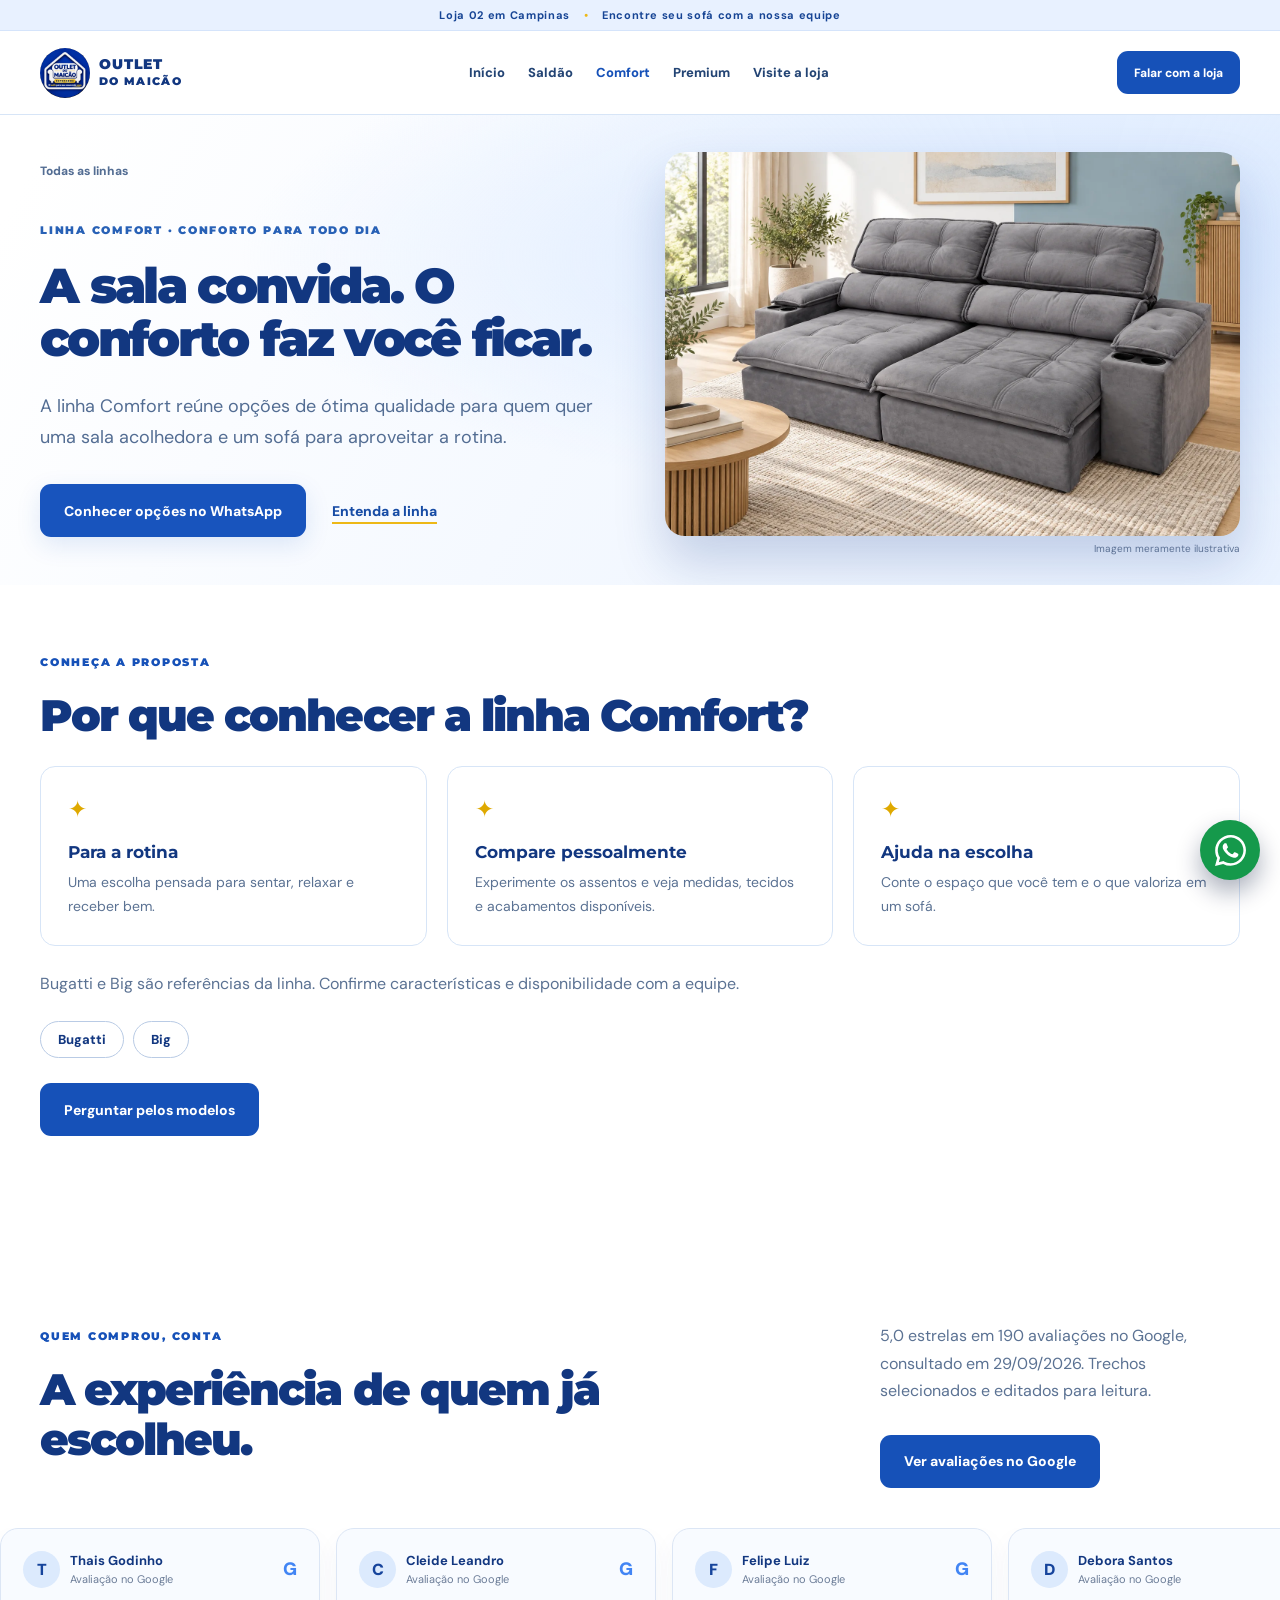
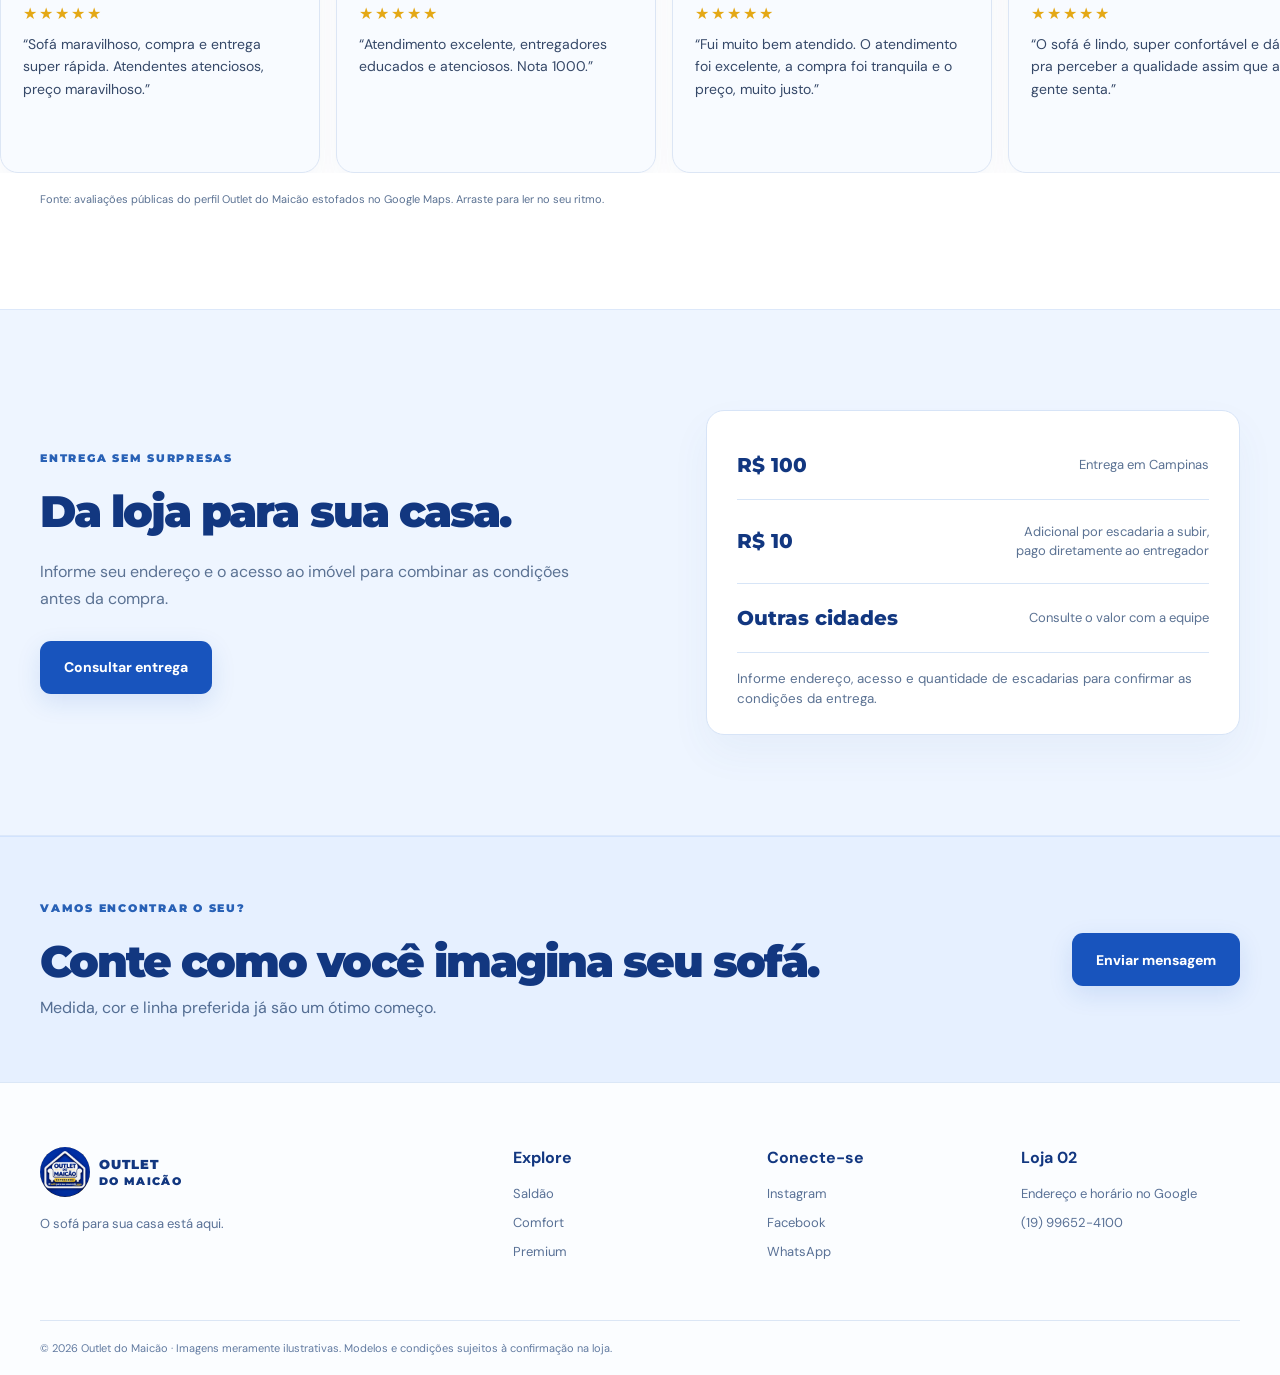
==== comfort.html @ be74faea "Atualiza landing page com sofás, avaliações e mapa" ====
<!doctype html><html lang="pt-BR"><head><meta charset="utf-8"><meta name="viewport" content="width=device-width,initial-scale=1"><meta name="theme-color" content="#102c6b"><meta name="description" content="Conheça a linha Comfort do Outlet do Maicão em Campinas. Veja a proposta, visite a Loja 02 e consulte as opções disponíveis pelo WhatsApp."><title>Linha Comfort | Outlet do Maicão</title><link rel="icon" href="assets/logo-nova.jpg"><link rel="stylesheet" href="styles.css"><meta property="og:type" content="website"><meta property="og:title" content="Linha Comfort | Outlet do Maicão"><meta property="og:description" content="Conheça a linha Comfort do Outlet do Maicão em Campinas. Veja a proposta, visite a Loja 02 e consulte as opções disponíveis pelo WhatsApp."><meta property="og:image" content="https://outlet-do-maicao-2.vercel.app/assets/logo-nova.jpg"></head><body><div class="announcement">Loja 02 em Campinas <span>•</span> Encontre seu sofá com a nossa equipe</div><header class="site-header"><div class="container header-inner"><a class="brand" href="index.html" aria-label="Outlet do Maicão, início"><img src="assets/logo-nova.jpg" alt="" width="50" height="50"><span>OUTLET <small>DO MAICÃO</small></span></a><nav aria-label="Navegação principal"><a class="" href="index.html">Início</a><a class="" href="saldao.html">Saldão</a><a class="active" href="comfort.html">Comfort</a><a class="" href="premium.html">Premium</a><a class="" href="index.html#visite">Visite a loja</a></nav><a class="button header-button" href="https://wa.me/5519996524100?text=Ol%C3%A1%21%20Vim%20pelo%20site%20e%20quero%20ajuda%20para%20escolher%20um%20sof%C3%A1." target="_blank" rel="noopener">Falar com a loja </a></div></header><main><section class="hero line-hero line-hero-compact comfort"><div class="container hero-grid"><div class="hero-copy"><a class="back-link" href="index.html#linhas">Todas as linhas</a><span class="eyebrow light">LINHA COMFORT · CONFORTO PARA TODO DIA</span><h1>A sala convida. O conforto faz você ficar.</h1><p>A linha Comfort reúne opções de ótima qualidade para quem quer uma sala acolhedora e um sofá para aproveitar a rotina.</p><div class="actions"><a class="button white" href="https://wa.me/5519996524100?text=Ol%C3%A1%21%20Vim%20pela%20p%C3%A1gina%20Comfort%20e%20quero%20conhecer%20as%20op%C3%A7%C3%B5es%20dispon%C3%ADveis.%20Procuro%20tamanho%20e%20cor%3A%20" target="_blank" rel="noopener">Conhecer opções no WhatsApp </a><a class="text-link light-link" href="#sobre">Entenda a linha</a></div></div><div class="hero-art photo-art"><img src="assets/linha-comfort.webp" alt="Sofá da linha Comfort reimaginado em uma sala clara" width="1536" height="1024"><span class="illustrative">Imagem meramente ilustrativa</span></div></div></section><section class="section line-about compact-about" id="sobre"><div class="container"><span class="eyebrow">CONHEÇA A PROPOSTA</span><h2>Por que conhecer a linha Comfort?</h2><div class="feature-grid"><div><span>✦</span><h3>Para a rotina</h3><p>Uma escolha pensada para sentar, relaxar e receber bem.</p></div><div><span>✦</span><h3>Compare pessoalmente</h3><p>Experimente os assentos e veja medidas, tecidos e acabamentos disponíveis.</p></div><div><span>✦</span><h3>Ajuda na escolha</h3><p>Conte o espaço que você tem e o que valoriza em um sofá.</p></div></div><p>Bugatti e Big são referências da linha. Confirme características e disponibilidade com a equipe.</p><div class="model-tags"><span>Bugatti</span><span>Big</span></div><a class="button primary" href="https://wa.me/5519996524100?text=Ol%C3%A1%21%20Quero%20saber%20quais%20modelos%20da%20linha%20Comfort%20est%C3%A3o%20dispon%C3%ADveis%20agora." target="_blank" rel="noopener">Perguntar pelos modelos </a></div></section><section class="section reviews" id="avaliacoes"><div class="container"><div class="section-head reviews-head"><div><span class="eyebrow">QUEM COMPROU, CONTA</span><h2>A experiência de quem já escolheu.</h2></div><div><p>5,0 estrelas em 190 avaliações no Google, consultado em 29/09/2026. Trechos selecionados e editados para leitura.</p><a class="button primary" href="https://www.google.com/maps/place/Outlet+do+Maic%C3%A3o+estofados/@-22.9201181,-47.1138179,17z/data=!4m8!3m7!1s0x94c8c93dcca0d9c9:0x56b6540f0e5c46d!8m2!3d-22.9201181!4d-47.111243!9m1!1b1!16s%2Fg%2F11yhg1jf9j" target="_blank" rel="noopener">Ver avaliações no Google </a></div></div></div><div class="review-viewport" aria-label="Depoimentos de clientes"><div class="review-track"><div class="review-set"><article class="review-card"><div class="review-card-top"><span class="review-avatar" aria-hidden="true">T</span><div><strong>Thais Godinho</strong><small>Avaliação no Google</small></div><span class="review-google" aria-label="Google">G</span></div><div class="review-stars" aria-label="5 estrelas">★★★★★</div><p>“Sofá maravilhoso, compra e entrega super rápida. Atendentes atenciosos, preço maravilhoso.”</p></article><article class="review-card"><div class="review-card-top"><span class="review-avatar" aria-hidden="true">C</span><div><strong>Cleide Leandro</strong><small>Avaliação no Google</small></div><span class="review-google" aria-label="Google">G</span></div><div class="review-stars" aria-label="5 estrelas">★★★★★</div><p>“Atendimento excelente, entregadores educados e atenciosos. Nota 1000.”</p></article><article class="review-card"><div class="review-card-top"><span class="review-avatar" aria-hidden="true">F</span><div><strong>Felipe Luiz</strong><small>Avaliação no Google</small></div><span class="review-google" aria-label="Google">G</span></div><div class="review-stars" aria-label="5 estrelas">★★★★★</div><p>“Fui muito bem atendido. O atendimento foi excelente, a compra foi tranquila e o preço, muito justo.”</p></article><article class="review-card"><div class="review-card-top"><span class="review-avatar" aria-hidden="true">D</span><div><strong>Debora Santos</strong><small>Avaliação no Google</small></div><span class="review-google" aria-label="Google">G</span></div><div class="review-stars" aria-label="5 estrelas">★★★★★</div><p>“O sofá é lindo, super confortável e dá pra perceber a qualidade assim que a gente senta.”</p></article><article class="review-card"><div class="review-card-top"><span class="review-avatar" aria-hidden="true">E</span><div><strong>Edwin Medeiros</strong><small>Avaliação no Google</small></div><span class="review-google" aria-label="Google">G</span></div><div class="review-stars" aria-label="5 estrelas">★★★★★</div><p>“Fui bem atendido com minha família, com preços acessíveis. Super recomendo.”</p></article><article class="review-card"><div class="review-card-top"><span class="review-avatar" aria-hidden="true">I</span><div><strong>Isabel Marques</strong><small>Avaliação no Google</small></div><span class="review-google" aria-label="Google">G</span></div><div class="review-stars" aria-label="5 estrelas">★★★★★</div><p>“Eu amei a experiência em comprar o meu sofá aqui. Entrega super rápida, consegui tirar todas as minhas dúvidas.”</p></article><article class="review-card"><div class="review-card-top"><span class="review-avatar" aria-hidden="true">A</span><div><strong>Ariadinys Pimentel</strong><small>Avaliação no Google</small></div><span class="review-google" aria-label="Google">G</span></div><div class="review-stars" aria-label="5 estrelas">★★★★★</div><p>“Ótima loja, equipe super atenciosa. Precisava da entrega no mesmo dia e ele conseguiu alguém para entregar e montar.”</p></article><article class="review-card"><div class="review-card-top"><span class="review-avatar" aria-hidden="true">M</span><div><strong>Murillo Ferreira</strong><small>Avaliação no Google</small></div><span class="review-google" aria-label="Google">G</span></div><div class="review-stars" aria-label="5 estrelas">★★★★★</div><p>“Ótimo atendimento, entrega rápida. Estão de parabéns.”</p></article><article class="review-card"><div class="review-card-top"><span class="review-avatar" aria-hidden="true">D</span><div><strong>Deny Almeida</strong><small>Avaliação no Google</small></div><span class="review-google" aria-label="Google">G</span></div><div class="review-stars" aria-label="5 estrelas">★★★★★</div><p>“Produto de primeira, atendimento excelente. Satisfação total.”</p></article><article class="review-card"><div class="review-card-top"><span class="review-avatar" aria-hidden="true">K</span><div><strong>Karen Katiúscia</strong><small>Avaliação no Google</small></div><span class="review-google" aria-label="Google">G</span></div><div class="review-stars" aria-label="5 estrelas">★★★★★</div><p>“O melhor atendimento da cidade, e excelente qualidade!”</p></article><article class="review-card"><div class="review-card-top"><span class="review-avatar" aria-hidden="true">M</span><div><strong>Michael Oliveira</strong><small>Avaliação no Google</small></div><span class="review-google" aria-label="Google">G</span></div><div class="review-stars" aria-label="5 estrelas">★★★★★</div><p>“Simplesmente fantástico o atendimento e preços.”</p></article><article class="review-card"><div class="review-card-top"><span class="review-avatar" aria-hidden="true">B</span><div><strong>Brenda Vithienes Molina Fornazari</strong><small>Avaliação no Google</small></div><span class="review-google" aria-label="Google">G</span></div><div class="review-stars" aria-label="5 estrelas">★★★★★</div><p>“Sofá de muita qualidade, atendimento ótimo e extremamente paciente. Recomendo!”</p></article></div><div class="review-set" aria-hidden="true"><article class="review-card"><div class="review-card-top"><span class="review-avatar" aria-hidden="true">T</span><div><strong>Thais Godinho</strong><small>Avaliação no Google</small></div><span class="review-google" aria-label="Google">G</span></div><div class="review-stars" aria-label="5 estrelas">★★★★★</div><p>“Sofá maravilhoso, compra e entrega super rápida. Atendentes atenciosos, preço maravilhoso.”</p></article><article class="review-card"><div class="review-card-top"><span class="review-avatar" aria-hidden="true">C</span><div><strong>Cleide Leandro</strong><small>Avaliação no Google</small></div><span class="review-google" aria-label="Google">G</span></div><div class="review-stars" aria-label="5 estrelas">★★★★★</div><p>“Atendimento excelente, entregadores educados e atenciosos. Nota 1000.”</p></article><article class="review-card"><div class="review-card-top"><span class="review-avatar" aria-hidden="true">F</span><div><strong>Felipe Luiz</strong><small>Avaliação no Google</small></div><span class="review-google" aria-label="Google">G</span></div><div class="review-stars" aria-label="5 estrelas">★★★★★</div><p>“Fui muito bem atendido. O atendimento foi excelente, a compra foi tranquila e o preço, muito justo.”</p></article><article class="review-card"><div class="review-card-top"><span class="review-avatar" aria-hidden="true">D</span><div><strong>Debora Santos</strong><small>Avaliação no Google</small></div><span class="review-google" aria-label="Google">G</span></div><div class="review-stars" aria-label="5 estrelas">★★★★★</div><p>“O sofá é lindo, super confortável e dá pra perceber a qualidade assim que a gente senta.”</p></article><article class="review-card"><div class="review-card-top"><span class="review-avatar" aria-hidden="true">E</span><div><strong>Edwin Medeiros</strong><small>Avaliação no Google</small></div><span class="review-google" aria-label="Google">G</span></div><div class="review-stars" aria-label="5 estrelas">★★★★★</div><p>“Fui bem atendido com minha família, com preços acessíveis. Super recomendo.”</p></article><article class="review-card"><div class="review-card-top"><span class="review-avatar" aria-hidden="true">I</span><div><strong>Isabel Marques</strong><small>Avaliação no Google</small></div><span class="review-google" aria-label="Google">G</span></div><div class="review-stars" aria-label="5 estrelas">★★★★★</div><p>“Eu amei a experiência em comprar o meu sofá aqui. Entrega super rápida, consegui tirar todas as minhas dúvidas.”</p></article><article class="review-card"><div class="review-card-top"><span class="review-avatar" aria-hidden="true">A</span><div><strong>Ariadinys Pimentel</strong><small>Avaliação no Google</small></div><span class="review-google" aria-label="Google">G</span></div><div class="review-stars" aria-label="5 estrelas">★★★★★</div><p>“Ótima loja, equipe super atenciosa. Precisava da entrega no mesmo dia e ele conseguiu alguém para entregar e montar.”</p></article><article class="review-card"><div class="review-card-top"><span class="review-avatar" aria-hidden="true">M</span><div><strong>Murillo Ferreira</strong><small>Avaliação no Google</small></div><span class="review-google" aria-label="Google">G</span></div><div class="review-stars" aria-label="5 estrelas">★★★★★</div><p>“Ótimo atendimento, entrega rápida. Estão de parabéns.”</p></article><article class="review-card"><div class="review-card-top"><span class="review-avatar" aria-hidden="true">D</span><div><strong>Deny Almeida</strong><small>Avaliação no Google</small></div><span class="review-google" aria-label="Google">G</span></div><div class="review-stars" aria-label="5 estrelas">★★★★★</div><p>“Produto de primeira, atendimento excelente. Satisfação total.”</p></article><article class="review-card"><div class="review-card-top"><span class="review-avatar" aria-hidden="true">K</span><div><strong>Karen Katiúscia</strong><small>Avaliação no Google</small></div><span class="review-google" aria-label="Google">G</span></div><div class="review-stars" aria-label="5 estrelas">★★★★★</div><p>“O melhor atendimento da cidade, e excelente qualidade!”</p></article><article class="review-card"><div class="review-card-top"><span class="review-avatar" aria-hidden="true">M</span><div><strong>Michael Oliveira</strong><small>Avaliação no Google</small></div><span class="review-google" aria-label="Google">G</span></div><div class="review-stars" aria-label="5 estrelas">★★★★★</div><p>“Simplesmente fantástico o atendimento e preços.”</p></article><article class="review-card"><div class="review-card-top"><span class="review-avatar" aria-hidden="true">B</span><div><strong>Brenda Vithienes Molina Fornazari</strong><small>Avaliação no Google</small></div><span class="review-google" aria-label="Google">G</span></div><div class="review-stars" aria-label="5 estrelas">★★★★★</div><p>“Sofá de muita qualidade, atendimento ótimo e extremamente paciente. Recomendo!”</p></article></div></div></div><div class="container"><p class="review-source">Fonte: avaliações públicas do perfil Outlet do Maicão estofados no Google Maps. Arraste para ler no seu ritmo.</p></div></section><section class="section delivery" id="entrega"><div class="container delivery-grid"><div><span class="eyebrow light">ENTREGA SEM SURPRESAS</span><h2>Da loja para sua casa.</h2><p>Informe seu endereço e o acesso ao imóvel para combinar as condições antes da compra.</p><a class="button white" href="https://wa.me/5519996524100?text=Ol%C3%A1%21%20Quero%20consultar%20a%20entrega%20de%20um%20sof%C3%A1.%20Meu%20bairro%20%C3%A9%3A%20" target="_blank" rel="noopener">Consultar entrega </a></div><div class="delivery-box"><div><strong>R$ 100</strong><span>Entrega em Campinas</span></div><div><strong>R$ 10</strong><span>Adicional por escadaria a subir, pago diretamente ao entregador</span></div><div><strong>Outras cidades</strong><span>Consulte o valor com a equipe</span></div><small>Informe endereço, acesso e quantidade de escadarias para confirmar as condições da entrega.</small></div></div></section><section class="final-cta"><div class="container final-inner"><div><span class="eyebrow light">VAMOS ENCONTRAR O SEU?</span><h2>Conte como você imagina seu sofá.</h2><p>Medida, cor e linha preferida já são um ótimo começo.</p></div><a class="button white" href="https://wa.me/5519996524100?text=Ol%C3%A1%21%20Vim%20pela%20p%C3%A1gina%20Comfort%20e%20quero%20conhecer%20as%20op%C3%A7%C3%B5es.%20Tamanho%20e%20cor%20que%20procuro%3A%20" target="_blank" rel="noopener">Enviar mensagem </a></div></section></main><footer class="footer"><div class="container footer-grid"><div><a class="brand" href="index.html"><img src="assets/logo-nova.jpg" alt="" width="48" height="48"><span>OUTLET <small>DO MAICÃO</small></span></a><p>O sofá para sua casa está aqui.</p></div><div><strong>Explore</strong><a href="saldao.html">Saldão</a><a href="comfort.html">Comfort</a><a href="premium.html">Premium</a></div><div><strong>Conecte-se</strong><a href="https://www.instagram.com/outlet.domaicao_02/" target="_blank" rel="noopener">Instagram</a><a href="https://www.facebook.com/profile.php?id=61588798613067&amp;locale=pt_BR" target="_blank" rel="noopener">Facebook</a><a href="https://wa.me/5519996524100" target="_blank" rel="noopener">WhatsApp</a></div><div><strong>Loja 02</strong><a href="https://www.google.com/maps/dir/?api=1&destination=-22.9201181%2C-47.111243" target="_blank" rel="noopener">Endereço e horário no Google</a><a href="tel:+5519996524100">(19) 99652-4100</a></div></div><div class="container footer-bottom">© 2026 Outlet do Maicão · Imagens meramente ilustrativas. Modelos e condições sujeitos à confirmação na loja.</div></footer><a class="floating-cta" href="https://wa.me/5519996524100?text=Ol%C3%A1%21%20Vim%20pelo%20site%20e%20quero%20ajuda%20para%20escolher%20um%20sof%C3%A1." target="_blank" rel="noopener" aria-label="Falar no WhatsApp"><svg class="whatsapp-icon" viewBox="0 0 24 24" aria-hidden="true" fill="currentColor"><path d="M20.52 3.48A11.85 11.85 0 0 0 12.05 0C5.47 0 .12 5.35.12 11.93c0 2.1.55 4.15 1.6 5.96L.02 24l6.25-1.64a11.93 11.93 0 0 0 5.77 1.47h.01c6.58 0 11.93-5.35 11.93-11.93 0-3.19-1.24-6.18-3.46-8.42ZM12.05 21.8a9.9 9.9 0 0 1-5.04-1.38l-.36-.21-3.71.97.99-3.62-.23-.37a9.9 9.9 0 1 1 8.35 4.61Zm5.43-7.42c-.3-.15-1.76-.87-2.03-.97-.27-.1-.47-.15-.67.15-.2.3-.77.97-.94 1.17-.17.2-.35.22-.65.07-.3-.15-1.26-.46-2.41-1.49-.89-.79-1.5-1.77-1.67-2.07-.17-.3-.02-.46.13-.61.13-.13.3-.35.45-.52.15-.17.2-.3.3-.5.1-.2.05-.37-.02-.52-.08-.15-.67-1.62-.92-2.21-.24-.58-.48-.5-.67-.51h-.57c-.2 0-.52.07-.8.37-.27.3-1.04 1.02-1.04 2.49s1.07 2.89 1.21 3.09c.15.2 2.1 3.2 5.1 4.49.71.31 1.27.49 1.7.62.71.23 1.36.2 1.87.12.57-.09 1.76-.72 2.01-1.42.25-.7.25-1.29.17-1.42-.07-.12-.27-.2-.57-.35Z"/></svg></a></body></html>
---- styles.css ----
@import url('https://fonts.googleapis.com/css2?family=DM+Sans:wght@400;500;600;700&family=Montserrat:wght@600;700;800;900&display=swap');
:root{--navy:#0b255f;--blue:#16449c;--deep:#091d4b;--ink:#182c52;--muted:#63728d;--soft:#f4f7fc;--line:#dce4f0;--gold:#f4c634}*{box-sizing:border-box}html{scroll-behavior:smooth}body{margin:0;color:var(--ink);font-family:'DM Sans',Arial,sans-serif}a{color:inherit;text-decoration:none}img{display:block;max-width:100%}a:focus-visible,summary:focus-visible{outline:3px solid var(--gold);outline-offset:3px}.container{width:min(1200px,calc(100% - 48px));margin:auto}.announcement{background:var(--deep);color:#dce7ff;text-align:center;padding:8px;font-size:11px;font-weight:700;letter-spacing:.06em}.announcement span{color:var(--gold);margin:0 10px}.site-header{position:sticky;top:0;z-index:20;background:#ffffffed;backdrop-filter:blur(12px);border-bottom:1px solid var(--line)}.header-inner{display:flex;align-items:center;justify-content:space-between;gap:22px;min-height:83px}.brand{display:inline-flex;align-items:center;gap:9px;flex-shrink:0;font-family:Montserrat,sans-serif;font-weight:900;font-size:14px;letter-spacing:.06em;line-height:.95;color:var(--navy)}.brand img{width:50px;height:50px;border-radius:50%;object-fit:cover}.brand small{display:block;font-size:11px;margin-top:5px;letter-spacing:.12em}.site-header nav{display:flex;gap:23px;font-size:13px;font-weight:800;white-space:nowrap}.site-header nav a:hover,.site-header nav .active{color:var(--blue)}.button{display:inline-flex;align-items:center;justify-content:center;gap:15px;min-height:53px;padding:0 24px;border-radius:11px;font-weight:800;font-size:14px;white-space:nowrap;transition:transform .2s,box-shadow .2s}.button:hover,.line-card:hover{transform:translateY(-3px);box-shadow:0 15px 30px #0b255f25}.button span{font-size:19px;font-weight:400}.button.primary,.button.header-button{background:var(--blue);color:#fff}.button.white{background:#fff;color:var(--navy)}.button.header-button{min-height:43px;padding:0 17px;font-size:12px}.text-link{font-weight:800;font-size:14px;color:var(--blue);text-decoration:underline;text-decoration-color:var(--gold);text-decoration-thickness:2px;text-underline-offset:6px}.light-link{color:#fff}.actions{display:flex;align-items:center;gap:26px;flex-wrap:wrap}.hero{background:radial-gradient(circle at 84% 12%,#2258b3,transparent 46%),linear-gradient(130deg,#081e54,#123889);color:#fff;overflow:hidden}.hero-grid{display:grid;grid-template-columns:1.05fr 1fr;align-items:center;gap:40px;min-height:630px}.hero-copy{padding:76px 0}.eyebrow{display:block;font:900 11px Montserrat,sans-serif;letter-spacing:.16em;color:var(--blue);margin-bottom:22px}.eyebrow.light{color:var(--gold)}h1,h2,h3,blockquote{font-family:Montserrat,sans-serif}.hero h1{font-size:clamp(40px,4.8vw,70px);line-height:1.09;letter-spacing:-.055em;margin:0 0 26px;font-weight:900}.hero h1 em{color:var(--gold);font-style:normal}.hero-copy>p{font-size:18px;line-height:1.7;color:#dfebff;max-width:570px;margin:0 0 32px}.hero-note{margin-top:52px;color:#d0dfff;font-size:12px}.note-dot{display:inline-block;width:8px;height:8px;border-radius:50%;background:var(--gold);margin-right:8px}.hero-art{height:100%;position:relative;display:grid;place-items:center}.hero-art:before{content:'';position:absolute;width:85%;aspect-ratio:1;border-radius:50%;border:1px solid #fff3;box-shadow:0 0 0 55px #ffffff0b,0 0 0 110px #ffffff07}.hero-art img{position:relative;width:112%;max-width:none;filter:drop-shadow(0 30px 25px #06173877)}.hero-art-label{position:absolute;z-index:1;right:0;top:16%;background:#fff;color:var(--navy);border-radius:11px;padding:15px;transform:rotate(6deg);font-size:11px;font-weight:900;letter-spacing:.1em}.hero-art-label strong{display:block;font-size:17px}.illustrative{position:absolute;bottom:18px;right:0;font-size:10px;color:#dae7ff}.section{padding:100px 0;scroll-margin-top:95px}.section h2,.final-cta h2{font-size:clamp(31px,3.4vw,49px);line-height:1.16;letter-spacing:-.045em;color:var(--navy);margin:0 0 20px;font-weight:900}.section p{color:var(--muted);line-height:1.72}.intro-grid,.delivery-grid,.review-grid,.visit-grid,.faq-grid,.model-grid{display:grid;grid-template-columns:1fr 1fr;gap:11%;align-items:center}.intro-grid{align-items:start}.intro-grid p{font-size:17px;margin:0 0 17px}.section-head{display:flex;align-items:end;justify-content:space-between;gap:55px;margin-bottom:40px}.section-head h2{max-width:650px;margin:0}.section-head>p{max-width:340px;margin:0}.lines,.model-section,.other-lines,.visit{background:var(--soft)}.line-grid{display:grid;grid-template-columns:repeat(3,1fr);gap:20px}.line-grid.two{grid-template-columns:repeat(2,1fr)}.line-card{display:flex;flex-direction:column;min-height:425px;padding:28px;background:#fff;border:1px solid var(--line);border-radius:17px;transition:transform .2s,box-shadow .2s}.line-no{font:800 11px Montserrat,sans-serif;letter-spacing:.1em;color:var(--blue)}.card-art{height:180px;margin:10px -28px 12px;display:grid;place-items:center;background:radial-gradient(circle,#dce8f9,transparent 68%)}.sale .card-art{background:radial-gradient(circle,#fff0d2,transparent 68%)}.premium .card-art{background:radial-gradient(circle,#dfe5f2,transparent 68%)}.card-art img{height:175px;width:95%;object-fit:contain}.line-card h3{font-size:28px;letter-spacing:-.04em;color:var(--navy);margin:0 0 6px}.line-card p{font-size:14px;margin:0 0 18px}.card-link{color:var(--blue);font-size:13px;font-weight:900;margin-top:auto}.image-caption{font-size:11px;text-align:right;margin:13px 0 0}.step-grid{display:grid;grid-template-columns:repeat(4,1fr);gap:20px;list-style:none;padding:0;margin:0}.step-grid li{border-top:2px solid var(--line);padding:24px 8px 0 0}.step-grid li>span{display:grid;place-items:center;width:48px;height:48px;background:#e9f0fc;color:var(--blue);border-radius:11px;font-weight:900}.step-grid h3{font-size:17px;margin:22px 0 8px}.step-grid p{font-size:14px;margin:0}.delivery{background:var(--deep);color:#fff}.delivery h2,.delivery p{color:#fff}.delivery p{color:#d4e2fc;margin-bottom:28px}.delivery-box{background:#fff;color:var(--ink);border-radius:18px;padding:20px 30px}.delivery-box>div{display:flex;align-items:center;justify-content:space-between;gap:20px;padding:22px 0;border-bottom:1px solid var(--line)}.delivery-box strong{font:800 20px Montserrat,sans-serif;color:var(--navy);white-space:nowrap}.delivery-box span{color:var(--muted);max-width:210px;text-align:right;font-size:13px;line-height:1.5}.delivery-box small{display:block;color:var(--muted);line-height:1.5;padding:16px 0 5px}.review-grid p,.visit-grid p{margin-bottom:26px}.review-visual{background:#f1f5fc;border:1px solid var(--line);border-radius:20px;padding:45px}.stars{color:#e6ad13;font-size:27px;letter-spacing:.12em}.review-visual blockquote{font-size:26px;font-weight:800;line-height:1.3;color:var(--navy);margin:25px 0 10px}.review-visual p{font-size:14px}.review-visual span{color:var(--blue);font-size:10px;font-weight:900;letter-spacing:.1em}.map-card{min-height:345px;border:1px solid #cddbee;border-radius:19px;background:linear-gradient(130deg,#e9eff9,#dce8f5);display:flex;flex-direction:column;align-items:center;justify-content:center;text-align:center;position:relative;overflow:hidden}.map-card:before,.map-card:after{content:'';position:absolute;width:140%;height:2px;background:#fff9;transform:rotate(-25deg);top:25%}.map-card:after{top:72%;transform:rotate(30deg)}.map-card>*{z-index:1}.map-card span{font-size:11px;font-weight:900;letter-spacing:.15em;color:var(--blue)}.map-mark{display:grid;place-items:center;width:78px;height:78px;border-radius:50%;background:var(--blue);color:#fff;font-size:48px;margin:24px 0 15px;box-shadow:0 13px 28px #11377955}.map-card strong{font:800 22px Montserrat,sans-serif;color:var(--navy)}.map-card p{margin:5px 0 20px}.map-card b{font-size:13px;color:var(--blue)}.faq-grid{grid-template-columns:.8fr 1.2fr;align-items:start}.faq-list details{border-bottom:1px solid var(--line)}.faq-list summary{cursor:pointer;list-style:none;padding:21px 30px 21px 0;font-weight:800;position:relative}.faq-list summary::-webkit-details-marker{display:none}.faq-list summary:after{content:'+';position:absolute;right:5px;font-size:22px;top:17px;color:var(--blue)}.faq-list details[open] summary:after{content:'−'}.faq-list p{font-size:14px;margin:0 20px 22px 0}.final-cta{background:var(--blue);color:#fff;padding:64px 0}.final-inner{display:flex;align-items:center;justify-content:space-between;gap:30px}.final-cta h2{color:#fff;margin-bottom:10px}.final-cta p{margin:0;color:#dfebff}.footer{background:#081735;color:#d1dcef;padding:64px 0 20px}.footer-grid{display:grid;grid-template-columns:2fr repeat(3,1fr);gap:35px}.footer .brand{color:#fff}.footer p,.footer-grid a{font-size:13px}.footer-grid>div:not(:first-child){display:flex;flex-direction:column;gap:12px}.footer strong{color:#fff;margin-bottom:5px}.footer-grid a:hover{color:var(--gold)}.footer-bottom{border-top:1px solid #ffffff25;padding-top:20px;margin-top:60px;font-size:11px;color:#a8b7d3}.floating-cta{position:fixed;z-index:30;right:20px;bottom:20px;background:#20b85e;color:#fff;font-weight:900;font-size:13px;border-radius:40px;padding:14px 22px;box-shadow:0 12px 25px #06163855}.line-hero .hero-grid{min-height:535px}.line-hero .hero-copy{padding:56px 0}.line-hero h1{font-size:clamp(40px,4.1vw,62px)}.line-hero .hero-art img{width:106%}.back-link{display:block;font-size:12px;font-weight:800;color:#d6e5ff;margin-bottom:44px}.line-hero.premium{background:linear-gradient(130deg,#071637,#193873)}.feature-grid{display:grid;grid-template-columns:repeat(3,1fr);gap:20px}.feature-grid>div{border:1px solid var(--line);border-radius:15px;padding:27px}.feature-grid span{color:#dfa900;font-size:23px}.feature-grid h3{font-size:17px;color:var(--navy);margin:18px 0 8px}.feature-grid p{font-size:14px;margin:0}.model-tags{display:flex;gap:9px;flex-wrap:wrap;margin:24px 0}.model-tags span{background:#fff;border:1px solid #b9cbe5;border-radius:40px;padding:9px 17px;color:var(--navy);font-weight:800;font-size:13px}.model-panel{background:#e3ecfa;border-radius:19px;padding:20px;min-height:315px;display:grid;place-items:center}.model-panel img{max-height:300px;object-fit:contain}.model-panel small{justify-self:end;color:var(--muted)}
@media(max-width:1030px){.site-header nav{gap:12px}.header-button{display:none}.hero h1{font-size:50px}.section{padding:80px 0}}@media(max-width:760px){.container{width:min(100% - 36px,560px)}.header-inner{display:block;min-height:76px;padding:10px 0 0}.brand img{width:40px;height:40px}.site-header nav{overflow-x:auto;scrollbar-width:none;gap:23px;padding:12px 18px;margin:0 -18px;font-size:12px}.site-header nav a{flex:0 0 auto}.hero-grid,.intro-grid,.delivery-grid,.review-grid,.visit-grid,.faq-grid,.model-grid{grid-template-columns:1fr;gap:32px;min-height:auto}.hero-copy,.line-hero .hero-copy{padding:60px 0 0}.hero h1,.line-hero h1{font-size:clamp(38px,9vw,56px)}.hero-copy>p{font-size:16px}.hero-art{height:320px}.hero-art img{width:100%;max-height:350px}.hero-art-label{top:0}.illustrative{bottom:5px}.hero-note{margin:35px 0}.section{padding:70px 0}.section h2,.final-cta h2{font-size:clamp(30px,8vw,43px)}.section-head{display:block}.section-head>p{margin:15px 0 0;max-width:none}.line-grid,.line-grid.two,.feature-grid{grid-template-columns:1fr}.line-card{min-height:390px}.card-art{height:150px}.card-art img{height:150px}.step-grid{grid-template-columns:repeat(2,1fr);row-gap:30px}.review-visual{padding:32px}.map-card{min-height:300px}.final-inner{display:block}.final-inner .button{margin-top:25px}.footer-grid{grid-template-columns:1fr 1fr}.footer-grid>div:first-child{grid-column:1/-1}.footer-bottom{padding-bottom:55px}.back-link{margin-bottom:32px}.line-hero .hero-art{height:300px}.model-panel{min-height:250px}.model-panel img{max-height:230px}}@media(max-width:430px){.actions{gap:20px}.button{width:100%}.hero-art{height:265px}.step-grid{grid-template-columns:1fr}.delivery-box{padding:10px 18px}.delivery-box strong{font-size:17px}.delivery-box span{font-size:12px}.floating-cta{right:12px;bottom:12px;padding:12px 18px}}@media(prefers-reduced-motion:reduce){html{scroll-behavior:auto}*,*:before,*:after{transition:none!important}}

/* Identidade revisada: branco, azul da marca e amarelo como detalhe. */
:root{--navy:#123780;--blue:#1651b8;--deep:#eaf2ff;--ink:#234474;--muted:#5b7293;--soft:#f5f9ff;--line:#d7e5f7;--gold:#edb817}
.announcement{background:#e8f1ff;color:#174595;border-bottom:1px solid #d5e4fb}
.site-header{background:#fffffffa}
.hero,.line-hero.premium{background:radial-gradient(ellipse at 85% 30%,#d5e6ff,transparent 55%),linear-gradient(120deg,#fff 4%,#f0f6ff 70%,#e9f2ff);color:var(--navy)}
.hero h1{color:var(--navy)}
.hero h1 em{color:#205ac5;text-decoration:underline;text-decoration-color:#f3c631;text-decoration-thickness:6px;text-underline-offset:9px}
.hero-copy>p,.hero-note,.back-link{color:#536d93}
.eyebrow.light{color:#2861b6}
.hero .button.white,.final-cta .button.white,.delivery .button.white{background:#1854bd;color:#fff;box-shadow:0 8px 24px #1754bd20}
.light-link{color:#174ca5}
.hero-art:before{background:#dbe9ff60;border-color:#afcdfb90;box-shadow:0 0 0 40px #dceaff50,0 0 0 80px #e8f1ff70}
.hero-art img{filter:drop-shadow(0 23px 22px #4571ab30)}
.hero-art-label{border:1px solid #d6e3fa;border-bottom:4px solid #f0c329;box-shadow:0 10px 28px #2257a415}
.illustrative{color:#5d779a}
.delivery{background:#eef5ff;color:var(--ink);border-top:1px solid #dce8fa;border-bottom:1px solid #dce8fa}
.delivery h2{color:var(--navy)}
.delivery p{color:var(--muted)}
.delivery-box{border:1px solid #d7e4f7;box-shadow:0 18px 40px #3765a40d}
.review-visual{background:#f6f9ff;border-color:#d8e6fa}
.map-card{background:linear-gradient(120deg,#edf5ff,#dbeaff);border-color:#cbdff9}
.map-mark{background:#2870da;box-shadow:0 10px 25px #2870da25}
.final-cta{background:#e6f0ff;border-top:1px solid #d2e3fd;color:var(--navy)}
.final-cta h2{color:var(--navy)}
.final-cta p{color:#536d93}
.footer{background:#fbfdff;color:#597196;border-top:1px solid #dae7f7}
.footer .brand,.footer strong{color:var(--navy)}
.footer-bottom{border-color:#dbe6f5;color:#627ba1}
.footer-grid a:hover{color:#1754bd}
.line-card{border-top:3px solid #b8d2ff}
.line-card.sale{border-top-color:#f0c83c}
.line-card.premium{border-top-color:#4773b4}
.hero .actions{row-gap:22px}
@media(max-width:760px){.hero-art{margin-bottom:20px}.hero-copy{padding-top:45px}.hero h1 em{text-decoration-thickness:4px;text-underline-offset:6px}}
.floating-cta{display:inline-flex;align-items:center;gap:10px;background:#15994b}
.whatsapp-icon{width:23px;height:23px;flex:0 0 23px}
.button>span:empty{display:none}

/* Fundos explícitos: nenhuma seção depende da cor padrão do navegador. */
:root{color-scheme:light}
html,body,main{background-color:#fff;color:var(--ink)}
.section,.intro,.steps,.reviews,.faq,.line-about{background-color:#fff}
.lines,.model-section,.other-lines,.visit{background-color:#f5f9ff}
.delivery{background-color:#eef5ff}
.floating-cta{width:60px;height:60px;min-width:60px;padding:0;gap:0;display:grid;place-items:center;border-radius:50%;background:#15994b;animation:whatsapp-pulse 2.4s ease-out infinite}
.floating-cta .whatsapp-icon{width:31px;height:31px}
@keyframes whatsapp-pulse{0%{box-shadow:0 5px 18px #15994b35,0 0 0 0 #20b85e65}70%{box-shadow:0 5px 18px #15994b35,0 0 0 15px #20b85e00}100%{box-shadow:0 5px 18px #15994b35,0 0 0 0 #20b85e00}}
@media(prefers-reduced-motion:reduce){.floating-cta{animation:none}}

/* Foto de apresentação: sem recorte dos sofás nem ornamentos sobre a cena. */
.hero-art.photo-art{height:auto;min-width:0;align-self:center;padding:44px 0 48px}
.hero-art.photo-art:before{display:none}
.hero-art.photo-art img{width:100%;max-width:100%;height:auto;border-radius:20px;filter:none;box-shadow:0 26px 50px #123c8a35}
.hero-art.photo-art .hero-art-label{top:18px;right:-8px}
.hero-art.photo-art .illustrative{bottom:26px;right:0}
@media(max-width:760px){.hero-art.photo-art{height:auto;margin-bottom:12px;padding:36px 0 42px}.hero-art.photo-art .hero-art-label{top:12px;right:0}.hero-art.photo-art .illustrative{bottom:20px}}

/* Depoimentos reais em cartões legíveis, com movimento contínuo e pausa. */
.reviews{overflow:hidden;background:#fff}
.reviews-head{align-items:center}
.reviews-head>div:last-child{max-width:360px}
.reviews-head .button{margin-top:14px}
.review-viewport{width:100%;overflow-x:auto;scrollbar-width:thin;scroll-snap-type:x proximity}
.review-track{display:flex;gap:16px;width:max-content;animation:reviews-scroll 75s linear infinite}
.review-viewport:hover .review-track,.review-viewport:focus-within .review-track{animation-play-state:paused}
.review-set{display:flex;gap:16px;flex:none}
.review-card{width:320px;min-height:245px;padding:22px;border-radius:18px;border:1px solid #dce6f5;background:#f8fbff;box-shadow:0 12px 26px #1949830b;scroll-snap-align:start}
.review-card-top{display:flex;align-items:center;gap:10px}
.review-avatar{width:37px;height:37px;border-radius:50%;display:grid;place-items:center;background:#dceafd;color:#16449c;font-weight:900;flex:none}
.review-card-top strong{display:block;color:var(--navy);font-size:13px;line-height:1.25}
.review-card-top small{display:block;color:#6c7d98;font-size:11px;margin-top:3px}
.review-google{margin-left:auto;color:#4285f4;font-size:18px;font-weight:900}
.review-stars{color:#e4a815;letter-spacing:2px;margin:15px 0 9px}
.review-card p{color:#354868;font-size:14px;line-height:1.6;margin:0}
.review-source{font-size:11px;margin:17px 0 0!important}
@keyframes reviews-scroll{to{transform:translateX(calc(-50% - 8px))}}
.map-frame{background:#fff;border:1px solid #cbdff9;border-radius:18px;overflow:hidden;box-shadow:0 16px 34px #1b4c8a13}
.map-frame iframe{border:0;width:100%;height:345px;display:block}
.map-frame>a{display:block;padding:15px 19px;color:var(--blue);font-size:13px;font-weight:800;text-decoration:underline}
.line-hero-compact .hero-grid{min-height:470px;grid-template-columns:1fr 1fr;gap:50px}
.line-hero-compact .hero-copy{padding:48px 0}
.line-hero-compact h1{font-size:clamp(34px,3.8vw,53px)}
.line-hero-compact .hero-art.photo-art{padding:22px 0 34px}
.line-hero-compact .hero-art.photo-art .illustrative{bottom:15px;color:#5c7194}
.compact-about{padding:70px 0}
.compact-about .feature-grid{margin:24px 0}
.compact-about .model-tags{margin-bottom:25px}
@media(max-width:1030px){.line-hero-compact .hero-grid{gap:26px}.line-hero-compact h1{font-size:clamp(32px,4vw,44px)}.review-card{width:300px}}
@media(max-width:760px){.reviews-head>div:last-child{max-width:none}.review-viewport{padding-left:18px}.review-card{width:min(82vw,320px);min-height:230px}.line-hero-compact .hero-grid{grid-template-columns:1fr;gap:0}.line-hero-compact .hero-copy{padding:37px 0 0}.line-hero-compact h1{font-size:clamp(32px,8vw,45px)}.line-hero-compact .hero-art.photo-art{padding:20px 0 28px}.line-hero-compact .hero-art.photo-art .illustrative{bottom:8px}.compact-about{padding:58px 0}.map-frame iframe{height:300px}}
@media(max-width:430px){.review-viewport{padding-left:18px}.map-frame iframe{height:265px}.line-hero-compact .hero-copy{padding-top:28px}}
@media(prefers-reduced-motion:reduce){.review-track{animation:none}}

/* Miniaturas fotográficas das linhas, com todo o sofá visível no cartão. */
.line-card{min-height:420px}
.line-card .card-art{height:185px;margin:13px -12px 21px;border-radius:12px;overflow:hidden;background:#f4f8fd}
.line-card.sale .card-art,.line-card.premium .card-art{background:#f4f8fd}
.line-card .card-art img{display:block;width:100%;height:100%;object-fit:cover;object-position:center}
@media(max-width:760px){.line-card{min-height:0}.line-card .card-art{height:clamp(180px,50vw,250px);margin-bottom:18px}}
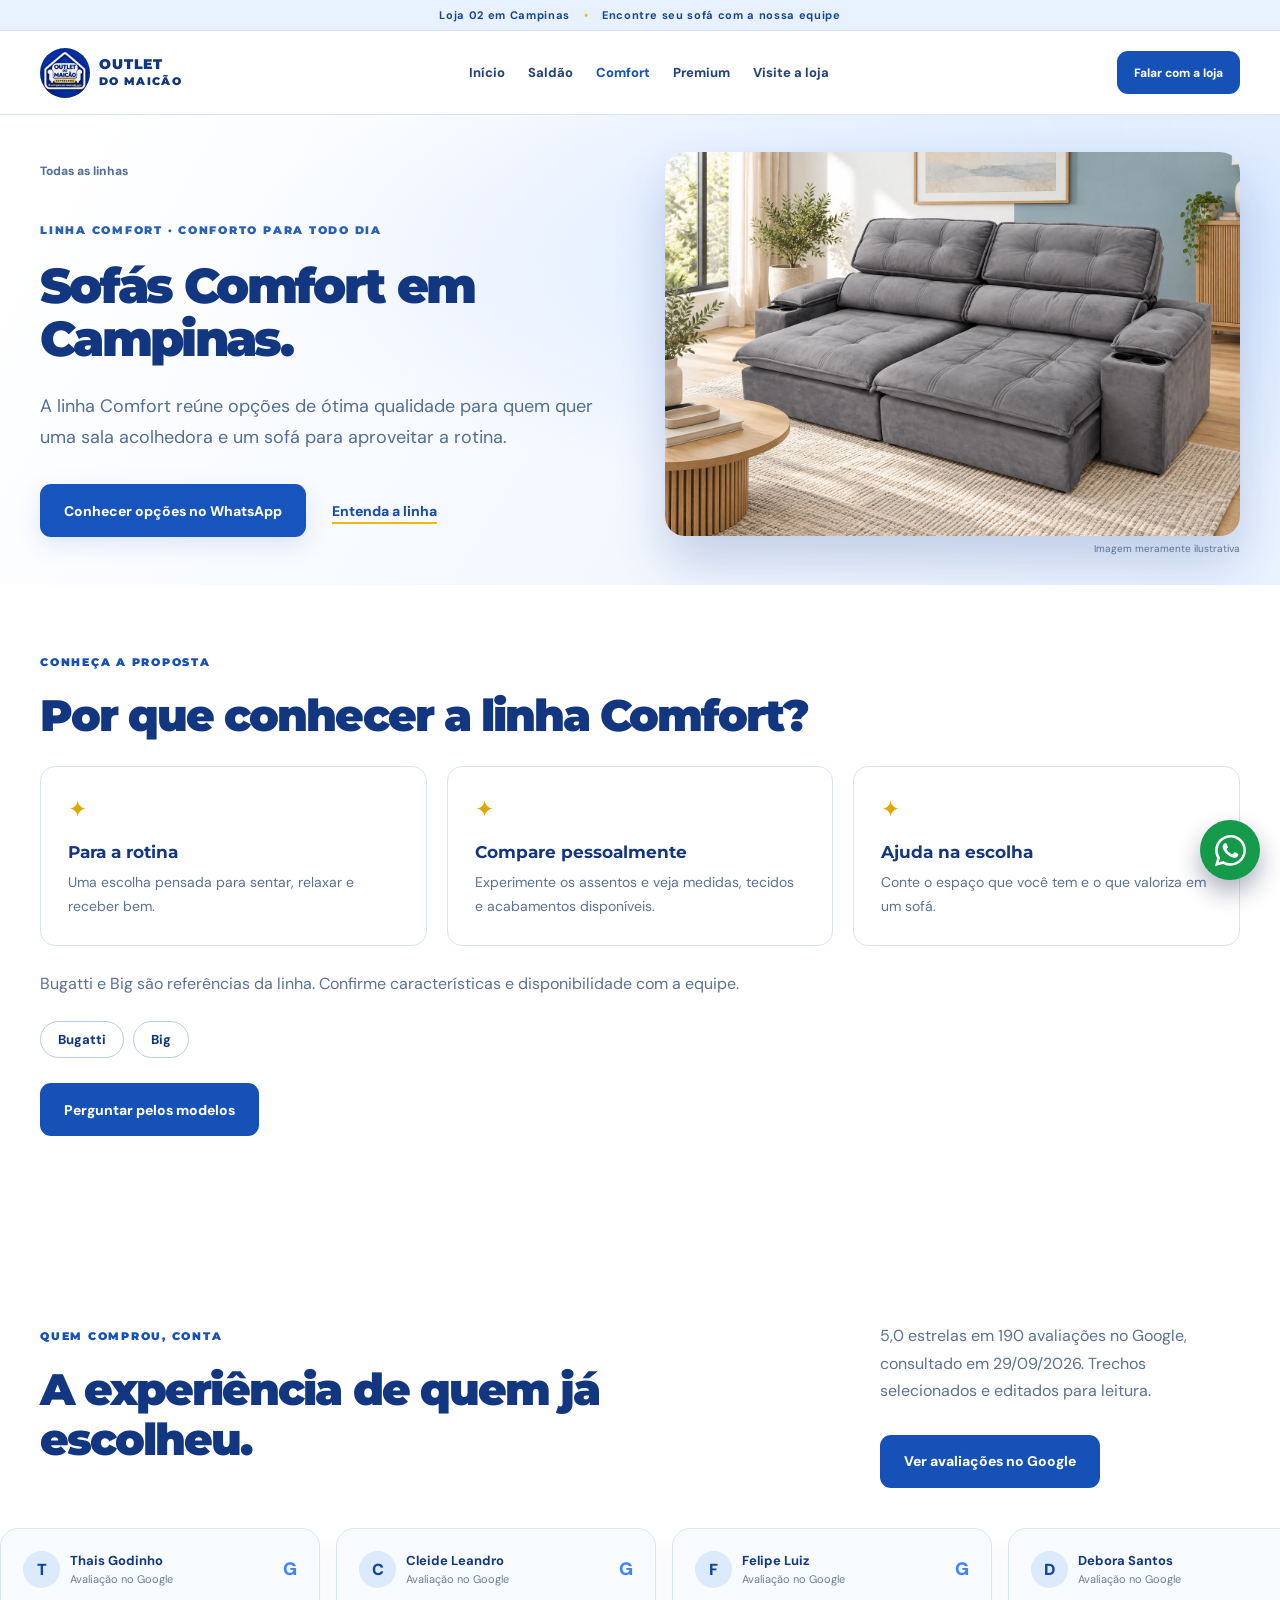
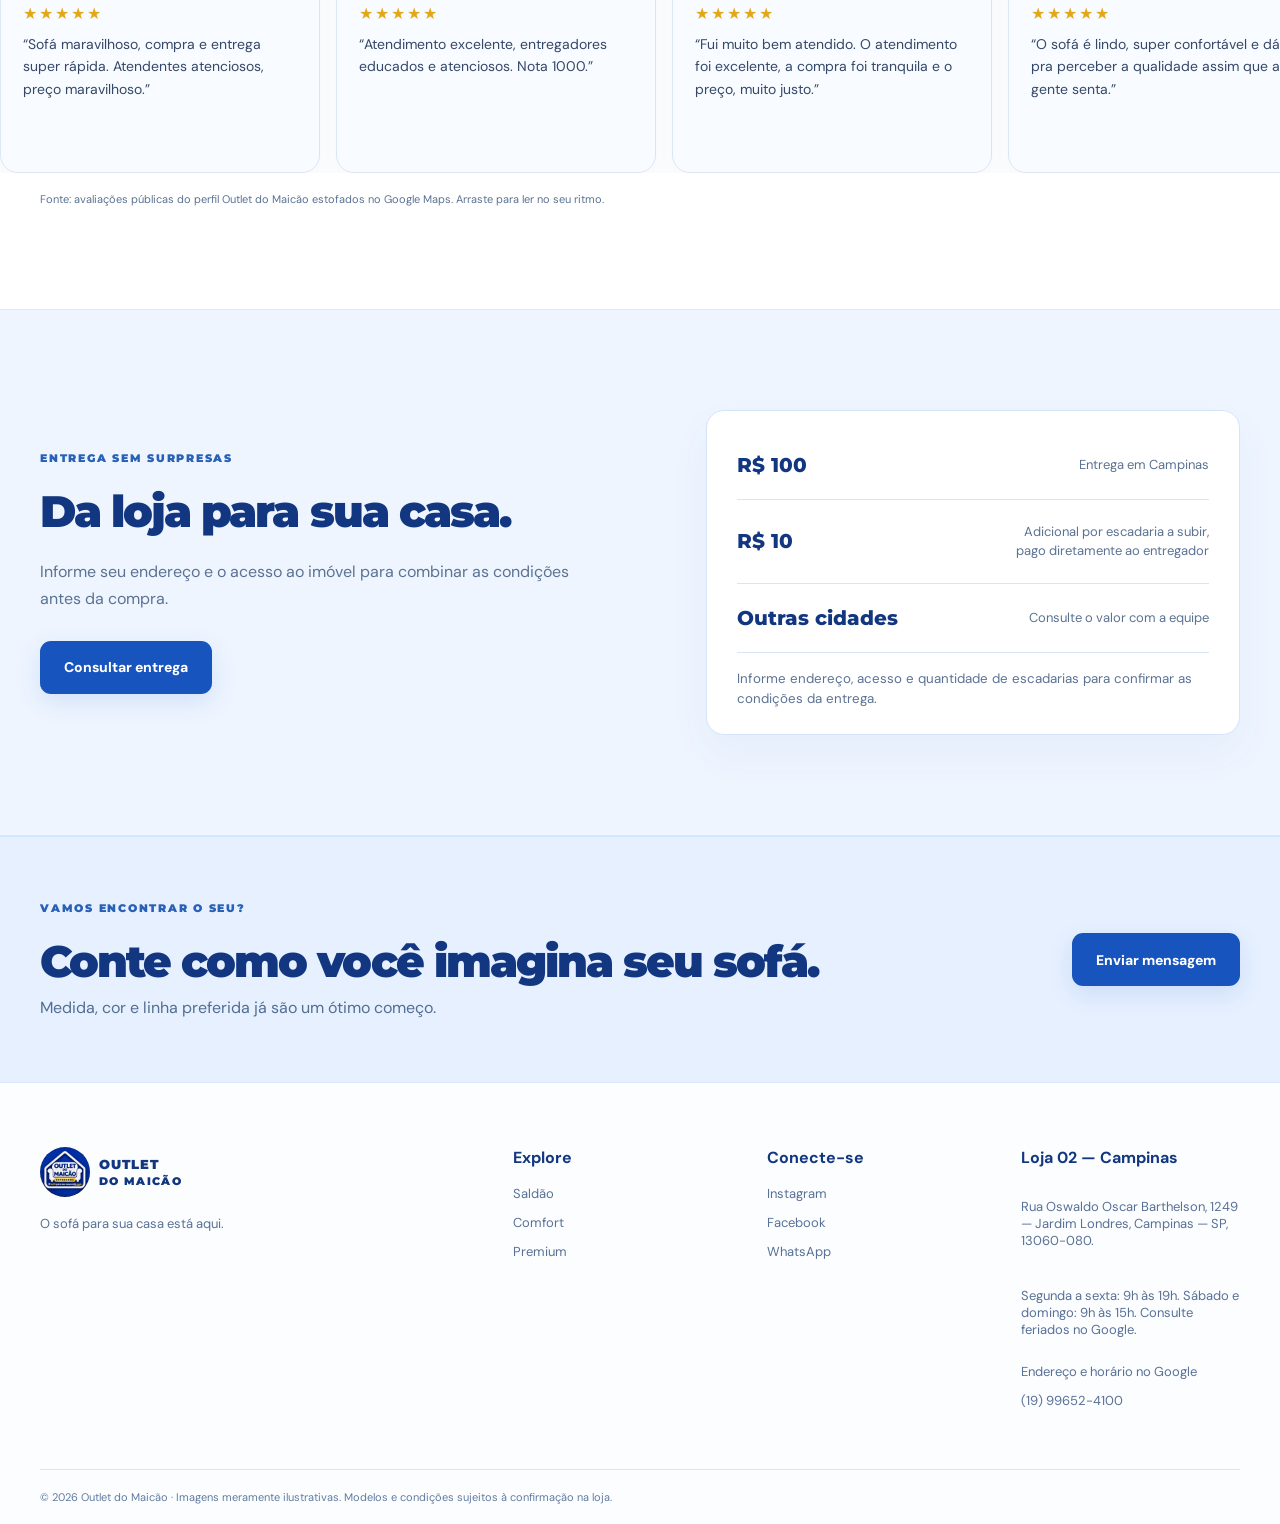
==== commit b12628a0: "Improve local SEO for Campinas store and sofa collections" ====
--- a/comfort.html
+++ b/comfort.html
@@ -1 +1 @@
-<!doctype html><html lang="pt-BR"><head><meta charset="utf-8"><meta name="viewport" content="width=device-width,initial-scale=1"><meta name="theme-color" content="#102c6b"><meta name="description" content="Conheça a linha Comfort do Outlet do Maicão em Campinas. Veja a proposta, visite a Loja 02 e consulte as opções disponíveis pelo WhatsApp."><title>Linha Comfort | Outlet do Maicão</title><link rel="icon" href="assets/logo-nova.jpg"><link rel="stylesheet" href="styles.css"><meta property="og:type" content="website"><meta property="og:title" content="Linha Comfort | Outlet do Maicão"><meta property="og:description" content="Conheça a linha Comfort do Outlet do Maicão em Campinas. Veja a proposta, visite a Loja 02 e consulte as opções disponíveis pelo WhatsApp."><meta property="og:image" content="https://outlet-do-maicao-2.vercel.app/assets/logo-nova.jpg"></head><body><div class="announcement">Loja 02 em Campinas <span>•</span> Encontre seu sofá com a nossa equipe</div><header class="site-header"><div class="container header-inner"><a class="brand" href="index.html" aria-label="Outlet do Maicão, início"><img src="assets/logo-nova.jpg" alt="" width="50" height="50"><span>OUTLET <small>DO MAICÃO</small></span></a><nav aria-label="Navegação principal"><a class="" href="index.html">Início</a><a class="" href="saldao.html">Saldão</a><a class="active" href="comfort.html">Comfort</a><a class="" href="premium.html">Premium</a><a class="" href="index.html#visite">Visite a loja</a></nav><a class="button header-button" href="https://wa.me/5519996524100?text=Ol%C3%A1%21%20Vim%20pelo%20site%20e%20quero%20ajuda%20para%20escolher%20um%20sof%C3%A1." target="_blank" rel="noopener">Falar com a loja </a></div></header><main><section class="hero line-hero line-hero-compact comfort"><div class="container hero-grid"><div class="hero-copy"><a class="back-link" href="index.html#linhas">Todas as linhas</a><span class="eyebrow light">LINHA COMFORT · CONFORTO PARA TODO DIA</span><h1>A sala convida. O conforto faz você ficar.</h1><p>A linha Comfort reúne opções de ótima qualidade para quem quer uma sala acolhedora e um sofá para aproveitar a rotina.</p><div class="actions"><a class="button white" href="https://wa.me/5519996524100?text=Ol%C3%A1%21%20Vim%20pela%20p%C3%A1gina%20Comfort%20e%20quero%20conhecer%20as%20op%C3%A7%C3%B5es%20dispon%C3%ADveis.%20Procuro%20tamanho%20e%20cor%3A%20" target="_blank" rel="noopener">Conhecer opções no WhatsApp </a><a class="text-link light-link" href="#sobre">Entenda a linha</a></div></div><div class="hero-art photo-art"><img src="assets/linha-comfort.webp" alt="Sofá da linha Comfort reimaginado em uma sala clara" width="1536" height="1024"><span class="illustrative">Imagem meramente ilustrativa</span></div></div></section><section class="section line-about compact-about" id="sobre"><div class="container"><span class="eyebrow">CONHEÇA A PROPOSTA</span><h2>Por que conhecer a linha Comfort?</h2><div class="feature-grid"><div><span>✦</span><h3>Para a rotina</h3><p>Uma escolha pensada para sentar, relaxar e receber bem.</p></div><div><span>✦</span><h3>Compare pessoalmente</h3><p>Experimente os assentos e veja medidas, tecidos e acabamentos disponíveis.</p></div><div><span>✦</span><h3>Ajuda na escolha</h3><p>Conte o espaço que você tem e o que valoriza em um sofá.</p></div></div><p>Bugatti e Big são referências da linha. Confirme características e disponibilidade com a equipe.</p><div class="model-tags"><span>Bugatti</span><span>Big</span></div><a class="button primary" href="https://wa.me/5519996524100?text=Ol%C3%A1%21%20Quero%20saber%20quais%20modelos%20da%20linha%20Comfort%20est%C3%A3o%20dispon%C3%ADveis%20agora." target="_blank" rel="noopener">Perguntar pelos modelos </a></div></section><section class="section reviews" id="avaliacoes"><div class="container"><div class="section-head reviews-head"><div><span class="eyebrow">QUEM COMPROU, CONTA</span><h2>A experiência de quem já escolheu.</h2></div><div><p>5,0 estrelas em 190 avaliações no Google, consultado em 29/09/2026. Trechos selecionados e editados para leitura.</p><a class="button primary" href="https://www.google.com/maps/place/Outlet+do+Maic%C3%A3o+estofados/@-22.9201181,-47.1138179,17z/data=!4m8!3m7!1s0x94c8c93dcca0d9c9:0x56b6540f0e5c46d!8m2!3d-22.9201181!4d-47.111243!9m1!1b1!16s%2Fg%2F11yhg1jf9j" target="_blank" rel="noopener">Ver avaliações no Google </a></div></div></div><div class="review-viewport" aria-label="Depoimentos de clientes"><div class="review-track"><div class="review-set"><article class="review-card"><div class="review-card-top"><span class="review-avatar" aria-hidden="true">T</span><div><strong>Thais Godinho</strong><small>Avaliação no Google</small></div><span class="review-google" aria-label="Google">G</span></div><div class="review-stars" aria-label="5 estrelas">★★★★★</div><p>“Sofá maravilhoso, compra e entrega super rápida. Atendentes atenciosos, preço maravilhoso.”</p></article><article class="review-card"><div class="review-card-top"><span class="review-avatar" aria-hidden="true">C</span><div><strong>Cleide Leandro</strong><small>Avaliação no Google</small></div><span class="review-google" aria-label="Google">G</span></div><div class="review-stars" aria-label="5 estrelas">★★★★★</div><p>“Atendimento excelente, entregadores educados e atenciosos. Nota 1000.”</p></article><article class="review-card"><div class="review-card-top"><span class="review-avatar" aria-hidden="true">F</span><div><strong>Felipe Luiz</strong><small>Avaliação no Google</small></div><span class="review-google" aria-label="Google">G</span></div><div class="review-stars" aria-label="5 estrelas">★★★★★</div><p>“Fui muito bem atendido. O atendimento foi excelente, a compra foi tranquila e o preço, muito justo.”</p></article><article class="review-card"><div class="review-card-top"><span class="review-avatar" aria-hidden="true">D</span><div><strong>Debora Santos</strong><small>Avaliação no Google</small></div><span class="review-google" aria-label="Google">G</span></div><div class="review-stars" aria-label="5 estrelas">★★★★★</div><p>“O sofá é lindo, super confortável e dá pra perceber a qualidade assim que a gente senta.”</p></article><article class="review-card"><div class="review-card-top"><span class="review-avatar" aria-hidden="true">E</span><div><strong>Edwin Medeiros</strong><small>Avaliação no Google</small></div><span class="review-google" aria-label="Google">G</span></div><div class="review-stars" aria-label="5 estrelas">★★★★★</div><p>“Fui bem atendido com minha família, com preços acessíveis. Super recomendo.”</p></article><article class="review-card"><div class="review-card-top"><span class="review-avatar" aria-hidden="true">I</span><div><strong>Isabel Marques</strong><small>Avaliação no Google</small></div><span class="review-google" aria-label="Google">G</span></div><div class="review-stars" aria-label="5 estrelas">★★★★★</div><p>“Eu amei a experiência em comprar o meu sofá aqui. Entrega super rápida, consegui tirar todas as minhas dúvidas.”</p></article><article class="review-card"><div class="review-card-top"><span class="review-avatar" aria-hidden="true">A</span><div><strong>Ariadinys Pimentel</strong><small>Avaliação no Google</small></div><span class="review-google" aria-label="Google">G</span></div><div class="review-stars" aria-label="5 estrelas">★★★★★</div><p>“Ótima loja, equipe super atenciosa. Precisava da entrega no mesmo dia e ele conseguiu alguém para entregar e montar.”</p></article><article class="review-card"><div class="review-card-top"><span class="review-avatar" aria-hidden="true">M</span><div><strong>Murillo Ferreira</strong><small>Avaliação no Google</small></div><span class="review-google" aria-label="Google">G</span></div><div class="review-stars" aria-label="5 estrelas">★★★★★</div><p>“Ótimo atendimento, entrega rápida. Estão de parabéns.”</p></article><article class="review-card"><div class="review-card-top"><span class="review-avatar" aria-hidden="true">D</span><div><strong>Deny Almeida</strong><small>Avaliação no Google</small></div><span class="review-google" aria-label="Google">G</span></div><div class="review-stars" aria-label="5 estrelas">★★★★★</div><p>“Produto de primeira, atendimento excelente. Satisfação total.”</p></article><article class="review-card"><div class="review-card-top"><span class="review-avatar" aria-hidden="true">K</span><div><strong>Karen Katiúscia</strong><small>Avaliação no Google</small></div><span class="review-google" aria-label="Google">G</span></div><div class="review-stars" aria-label="5 estrelas">★★★★★</div><p>“O melhor atendimento da cidade, e excelente qualidade!”</p></article><article class="review-card"><div class="review-card-top"><span class="review-avatar" aria-hidden="true">M</span><div><strong>Michael Oliveira</strong><small>Avaliação no Google</small></div><span class="review-google" aria-label="Google">G</span></div><div class="review-stars" aria-label="5 estrelas">★★★★★</div><p>“Simplesmente fantástico o atendimento e preços.”</p></article><article class="review-card"><div class="review-card-top"><span class="review-avatar" aria-hidden="true">B</span><div><strong>Brenda Vithienes Molina Fornazari</strong><small>Avaliação no Google</small></div><span class="review-google" aria-label="Google">G</span></div><div class="review-stars" aria-label="5 estrelas">★★★★★</div><p>“Sofá de muita qualidade, atendimento ótimo e extremamente paciente. Recomendo!”</p></article></div><div class="review-set" aria-hidden="true"><article class="review-card"><div class="review-card-top"><span class="review-avatar" aria-hidden="true">T</span><div><strong>Thais Godinho</strong><small>Avaliação no Google</small></div><span class="review-google" aria-label="Google">G</span></div><div class="review-stars" aria-label="5 estrelas">★★★★★</div><p>“Sofá maravilhoso, compra e entrega super rápida. Atendentes atenciosos, preço maravilhoso.”</p></article><article class="review-card"><div class="review-card-top"><span class="review-avatar" aria-hidden="true">C</span><div><strong>Cleide Leandro</strong><small>Avaliação no Google</small></div><span class="review-google" aria-label="Google">G</span></div><div class="review-stars" aria-label="5 estrelas">★★★★★</div><p>“Atendimento excelente, entregadores educados e atenciosos. Nota 1000.”</p></article><article class="review-card"><div class="review-card-top"><span class="review-avatar" aria-hidden="true">F</span><div><strong>Felipe Luiz</strong><small>Avaliação no Google</small></div><span class="review-google" aria-label="Google">G</span></div><div class="review-stars" aria-label="5 estrelas">★★★★★</div><p>“Fui muito bem atendido. O atendimento foi excelente, a compra foi tranquila e o preço, muito justo.”</p></article><article class="review-card"><div class="review-card-top"><span class="review-avatar" aria-hidden="true">D</span><div><strong>Debora Santos</strong><small>Avaliação no Google</small></div><span class="review-google" aria-label="Google">G</span></div><div class="review-stars" aria-label="5 estrelas">★★★★★</div><p>“O sofá é lindo, super confortável e dá pra perceber a qualidade assim que a gente senta.”</p></article><article class="review-card"><div class="review-card-top"><span class="review-avatar" aria-hidden="true">E</span><div><strong>Edwin Medeiros</strong><small>Avaliação no Google</small></div><span class="review-google" aria-label="Google">G</span></div><div class="review-stars" aria-label="5 estrelas">★★★★★</div><p>“Fui bem atendido com minha família, com preços acessíveis. Super recomendo.”</p></article><article class="review-card"><div class="review-card-top"><span class="review-avatar" aria-hidden="true">I</span><div><strong>Isabel Marques</strong><small>Avaliação no Google</small></div><span class="review-google" aria-label="Google">G</span></div><div class="review-stars" aria-label="5 estrelas">★★★★★</div><p>“Eu amei a experiência em comprar o meu sofá aqui. Entrega super rápida, consegui tirar todas as minhas dúvidas.”</p></article><article class="review-card"><div class="review-card-top"><span class="review-avatar" aria-hidden="true">A</span><div><strong>Ariadinys Pimentel</strong><small>Avaliação no Google</small></div><span class="review-google" aria-label="Google">G</span></div><div class="review-stars" aria-label="5 estrelas">★★★★★</div><p>“Ótima loja, equipe super atenciosa. Precisava da entrega no mesmo dia e ele conseguiu alguém para entregar e montar.”</p></article><article class="review-card"><div class="review-card-top"><span class="review-avatar" aria-hidden="true">M</span><div><strong>Murillo Ferreira</strong><small>Avaliação no Google</small></div><span class="review-google" aria-label="Google">G</span></div><div class="review-stars" aria-label="5 estrelas">★★★★★</div><p>“Ótimo atendimento, entrega rápida. Estão de parabéns.”</p></article><article class="review-card"><div class="review-card-top"><span class="review-avatar" aria-hidden="true">D</span><div><strong>Deny Almeida</strong><small>Avaliação no Google</small></div><span class="review-google" aria-label="Google">G</span></div><div class="review-stars" aria-label="5 estrelas">★★★★★</div><p>“Produto de primeira, atendimento excelente. Satisfação total.”</p></article><article class="review-card"><div class="review-card-top"><span class="review-avatar" aria-hidden="true">K</span><div><strong>Karen Katiúscia</strong><small>Avaliação no Google</small></div><span class="review-google" aria-label="Google">G</span></div><div class="review-stars" aria-label="5 estrelas">★★★★★</div><p>“O melhor atendimento da cidade, e excelente qualidade!”</p></article><article class="review-card"><div class="review-card-top"><span class="review-avatar" aria-hidden="true">M</span><div><strong>Michael Oliveira</strong><small>Avaliação no Google</small></div><span class="review-google" aria-label="Google">G</span></div><div class="review-stars" aria-label="5 estrelas">★★★★★</div><p>“Simplesmente fantástico o atendimento e preços.”</p></article><article class="review-card"><div class="review-card-top"><span class="review-avatar" aria-hidden="true">B</span><div><strong>Brenda Vithienes Molina Fornazari</strong><small>Avaliação no Google</small></div><span class="review-google" aria-label="Google">G</span></div><div class="review-stars" aria-label="5 estrelas">★★★★★</div><p>“Sofá de muita qualidade, atendimento ótimo e extremamente paciente. Recomendo!”</p></article></div></div></div><div class="container"><p class="review-source">Fonte: avaliações públicas do perfil Outlet do Maicão estofados no Google Maps. Arraste para ler no seu ritmo.</p></div></section><section class="section delivery" id="entrega"><div class="container delivery-grid"><div><span class="eyebrow light">ENTREGA SEM SURPRESAS</span><h2>Da loja para sua casa.</h2><p>Informe seu endereço e o acesso ao imóvel para combinar as condições antes da compra.</p><a class="button white" href="https://wa.me/5519996524100?text=Ol%C3%A1%21%20Quero%20consultar%20a%20entrega%20de%20um%20sof%C3%A1.%20Meu%20bairro%20%C3%A9%3A%20" target="_blank" rel="noopener">Consultar entrega </a></div><div class="delivery-box"><div><strong>R$ 100</strong><span>Entrega em Campinas</span></div><div><strong>R$ 10</strong><span>Adicional por escadaria a subir, pago diretamente ao entregador</span></div><div><strong>Outras cidades</strong><span>Consulte o valor com a equipe</span></div><small>Informe endereço, acesso e quantidade de escadarias para confirmar as condições da entrega.</small></div></div></section><section class="final-cta"><div class="container final-inner"><div><span class="eyebrow light">VAMOS ENCONTRAR O SEU?</span><h2>Conte como você imagina seu sofá.</h2><p>Medida, cor e linha preferida já são um ótimo começo.</p></div><a class="button white" href="https://wa.me/5519996524100?text=Ol%C3%A1%21%20Vim%20pela%20p%C3%A1gina%20Comfort%20e%20quero%20conhecer%20as%20op%C3%A7%C3%B5es.%20Tamanho%20e%20cor%20que%20procuro%3A%20" target="_blank" rel="noopener">Enviar mensagem </a></div></section></main><footer class="footer"><div class="container footer-grid"><div><a class="brand" href="index.html"><img src="assets/logo-nova.jpg" alt="" width="48" height="48"><span>OUTLET <small>DO MAICÃO</small></span></a><p>O sofá para sua casa está aqui.</p></div><div><strong>Explore</strong><a href="saldao.html">Saldão</a><a href="comfort.html">Comfort</a><a href="premium.html">Premium</a></div><div><strong>Conecte-se</strong><a href="https://www.instagram.com/outlet.domaicao_02/" target="_blank" rel="noopener">Instagram</a><a href="https://www.facebook.com/profile.php?id=61588798613067&amp;locale=pt_BR" target="_blank" rel="noopener">Facebook</a><a href="https://wa.me/5519996524100" target="_blank" rel="noopener">WhatsApp</a></div><div><strong>Loja 02</strong><a href="https://www.google.com/maps/dir/?api=1&destination=-22.9201181%2C-47.111243" target="_blank" rel="noopener">Endereço e horário no Google</a><a href="tel:+5519996524100">(19) 99652-4100</a></div></div><div class="container footer-bottom">© 2026 Outlet do Maicão · Imagens meramente ilustrativas. Modelos e condições sujeitos à confirmação na loja.</div></footer><a class="floating-cta" href="https://wa.me/5519996524100?text=Ol%C3%A1%21%20Vim%20pelo%20site%20e%20quero%20ajuda%20para%20escolher%20um%20sof%C3%A1." target="_blank" rel="noopener" aria-label="Falar no WhatsApp"><svg class="whatsapp-icon" viewBox="0 0 24 24" aria-hidden="true" fill="currentColor"><path d="M20.52 3.48A11.85 11.85 0 0 0 12.05 0C5.47 0 .12 5.35.12 11.93c0 2.1.55 4.15 1.6 5.96L.02 24l6.25-1.64a11.93 11.93 0 0 0 5.77 1.47h.01c6.58 0 11.93-5.35 11.93-11.93 0-3.19-1.24-6.18-3.46-8.42ZM12.05 21.8a9.9 9.9 0 0 1-5.04-1.38l-.36-.21-3.71.97.99-3.62-.23-.37a9.9 9.9 0 1 1 8.35 4.61Zm5.43-7.42c-.3-.15-1.76-.87-2.03-.97-.27-.1-.47-.15-.67.15-.2.3-.77.97-.94 1.17-.17.2-.35.22-.65.07-.3-.15-1.26-.46-2.41-1.49-.89-.79-1.5-1.77-1.67-2.07-.17-.3-.02-.46.13-.61.13-.13.3-.35.45-.52.15-.17.2-.3.3-.5.1-.2.05-.37-.02-.52-.08-.15-.67-1.62-.92-2.21-.24-.58-.48-.5-.67-.51h-.57c-.2 0-.52.07-.8.37-.27.3-1.04 1.02-1.04 2.49s1.07 2.89 1.21 3.09c.15.2 2.1 3.2 5.1 4.49.71.31 1.27.49 1.7.62.71.23 1.36.2 1.87.12.57-.09 1.76-.72 2.01-1.42.25-.7.25-1.29.17-1.42-.07-.12-.27-.2-.57-.35Z"/></svg></a></body></html>+<!doctype html><html lang="pt-BR"><head><meta charset="utf-8"><meta name="viewport" content="width=device-width,initial-scale=1"><meta name="theme-color" content="#102c6b"><meta name="description" content="Explore os sofás da linha Comfort no Outlet do Maicão, Jardim Londres, Campinas. Experimente na loja e consulte medidas, tecidos e disponibilidade."><title>Sofás Comfort em Campinas | Outlet do Maicão</title><link rel="icon" href="assets/logo-nova.jpg"><link rel="stylesheet" href="styles.css"><meta property="og:type" content="website"><meta property="og:title" content="Sofás Comfort em Campinas | Outlet do Maicão"><meta property="og:description" content="Explore os sofás da linha Comfort no Outlet do Maicão, Jardim Londres, Campinas. Experimente na loja e consulte medidas, tecidos e disponibilidade."><meta property="og:image" content="https://outlet-do-maicao-2.vercel.app/assets/logo-nova.jpg"><script defer src="assets/meta-tracking.js"></script><link rel="canonical" href="https://outlet-do-maicao-2.vercel.app/comfort.html"><meta property="og:url" content="https://outlet-do-maicao-2.vercel.app/comfort.html"><meta property="og:locale" content="pt_BR"><script type="application/ld+json">{"@context": "https://schema.org", "@type": "FurnitureStore", "@id": "https://outlet-do-maicao-2.vercel.app/#loja", "name": "Outlet do Maicão estofados", "url": "https://outlet-do-maicao-2.vercel.app/", "telephone": "+5519996524100", "logo": "https://outlet-do-maicao-2.vercel.app/assets/logo-nova.jpg", "address": {"@type": "PostalAddress", "streetAddress": "Rua Oswaldo Oscar Barthelson, 1249 - Jardim Londres", "addressLocality": "Campinas", "addressRegion": "SP", "postalCode": "13060-080", "addressCountry": "BR"}, "geo": {"@type": "GeoCoordinates", "latitude": -22.9201181, "longitude": -47.111243}, "hasMap": "https://maps.app.goo.gl/7gYmTnU8ktPgqgk9A", "sameAs": ["https://www.instagram.com/outlet.domaicao_02/", "https://www.facebook.com/profile.php?id=61588798613067"], "openingHoursSpecification": [{"@type": "OpeningHoursSpecification", "dayOfWeek": ["Monday", "Tuesday", "Wednesday", "Thursday", "Friday"], "opens": "09:00", "closes": "19:00"}, {"@type": "OpeningHoursSpecification", "dayOfWeek": ["Saturday", "Sunday"], "opens": "09:00", "closes": "15:00"}]}</script></head><body><noscript><img height="1" width="1" style="display:none" alt="" src="https://www.facebook.com/tr?id=1832634061075614&amp;ev=PageView&amp;noscript=1"></noscript><div class="announcement">Loja 02 em Campinas <span>•</span> Encontre seu sofá com a nossa equipe</div><header class="site-header"><div class="container header-inner"><a class="brand" href="/" aria-label="Outlet do Maicão, início"><img src="assets/logo-nova.jpg" alt="" width="50" height="50"><span>OUTLET <small>DO MAICÃO</small></span></a><nav class="desktop-nav" aria-label="Navegação principal"><a class="" href="/">Início</a><a class="" href="saldao.html">Saldão</a><a class="active" href="comfort.html">Comfort</a><a class="" href="premium.html">Premium</a><a class="" href="/#visite">Visite a loja</a></nav><details class="mobile-menu"><summary aria-label="Menu de navegação"><span class="menu-bars" aria-hidden="true"><i></i><i></i><i></i></span></summary><nav aria-label="Navegação no celular"><a class="" href="/" onclick="this.closest('details').open=false">Início</a><a class="" href="saldao.html" onclick="this.closest('details').open=false">Saldão</a><a class="active" href="comfort.html" onclick="this.closest('details').open=false">Comfort</a><a class="" href="premium.html" onclick="this.closest('details').open=false">Premium</a><a class="" href="/#visite" onclick="this.closest('details').open=false">Visite a loja</a></nav></details><a class="button header-button" href="https://wa.me/5519996524100?text=Ol%C3%A1%21%20Vim%20pelo%20site%20e%20quero%20ajuda%20para%20escolher%20um%20sof%C3%A1." target="_blank" rel="noopener">Falar com a loja </a></div></header><main><section class="hero line-hero line-hero-compact comfort"><div class="container hero-grid"><div class="hero-copy"><a class="back-link" href="/#linhas">Todas as linhas</a><span class="eyebrow light">LINHA COMFORT · CONFORTO PARA TODO DIA</span><h1>Sofás Comfort em Campinas.</h1><p>A linha Comfort reúne opções de ótima qualidade para quem quer uma sala acolhedora e um sofá para aproveitar a rotina.</p><div class="actions"><a class="button white" href="https://wa.me/5519996524100?text=Ol%C3%A1%21%20Vim%20pela%20p%C3%A1gina%20Comfort%20e%20quero%20conhecer%20as%20op%C3%A7%C3%B5es%20dispon%C3%ADveis.%20Procuro%20tamanho%20e%20cor%3A%20" target="_blank" rel="noopener">Conhecer opções no WhatsApp </a><a class="text-link light-link" href="#sobre">Entenda a linha</a></div></div><div class="hero-art photo-art"><img src="assets/linha-comfort.webp" alt="Sofá da linha Comfort reimaginado em uma sala clara" width="1536" height="1024"><span class="illustrative">Imagem meramente ilustrativa</span></div></div></section><section class="section line-about compact-about" id="sobre"><div class="container"><span class="eyebrow">CONHEÇA A PROPOSTA</span><h2>Por que conhecer a linha Comfort?</h2><div class="feature-grid"><div><span>✦</span><h3>Para a rotina</h3><p>Uma escolha pensada para sentar, relaxar e receber bem.</p></div><div><span>✦</span><h3>Compare pessoalmente</h3><p>Experimente os assentos e veja medidas, tecidos e acabamentos disponíveis.</p></div><div><span>✦</span><h3>Ajuda na escolha</h3><p>Conte o espaço que você tem e o que valoriza em um sofá.</p></div></div><p>Bugatti e Big são referências da linha. Confirme características e disponibilidade com a equipe.</p><div class="model-tags"><span>Bugatti</span><span>Big</span></div><a class="button primary" href="https://wa.me/5519996524100?text=Ol%C3%A1%21%20Quero%20saber%20quais%20modelos%20da%20linha%20Comfort%20est%C3%A3o%20dispon%C3%ADveis%20agora." target="_blank" rel="noopener">Perguntar pelos modelos </a></div></section><section class="section reviews" id="avaliacoes"><div class="container"><div class="section-head reviews-head"><div><span class="eyebrow">QUEM COMPROU, CONTA</span><h2>A experiência de quem já escolheu.</h2></div><div><p>5,0 estrelas em 190 avaliações no Google, consultado em 29/09/2026. Trechos selecionados e editados para leitura.</p><a class="button primary" href="https://www.google.com/maps/place/Outlet+do+Maic%C3%A3o+estofados/@-22.9201181,-47.1138179,17z/data=!4m8!3m7!1s0x94c8c93dcca0d9c9:0x56b6540f0e5c46d!8m2!3d-22.9201181!4d-47.111243!9m1!1b1!16s%2Fg%2F11yhg1jf9j" target="_blank" rel="noopener">Ver avaliações no Google </a></div></div></div><div class="review-viewport" aria-label="Depoimentos de clientes"><div class="review-track"><div class="review-set"><article class="review-card"><div class="review-card-top"><span class="review-avatar" aria-hidden="true">T</span><div><strong>Thais Godinho</strong><small>Avaliação no Google</small></div><span class="review-google" aria-label="Google">G</span></div><div class="review-stars" aria-label="5 estrelas">★★★★★</div><p>“Sofá maravilhoso, compra e entrega super rápida. Atendentes atenciosos, preço maravilhoso.”</p></article><article class="review-card"><div class="review-card-top"><span class="review-avatar" aria-hidden="true">C</span><div><strong>Cleide Leandro</strong><small>Avaliação no Google</small></div><span class="review-google" aria-label="Google">G</span></div><div class="review-stars" aria-label="5 estrelas">★★★★★</div><p>“Atendimento excelente, entregadores educados e atenciosos. Nota 1000.”</p></article><article class="review-card"><div class="review-card-top"><span class="review-avatar" aria-hidden="true">F</span><div><strong>Felipe Luiz</strong><small>Avaliação no Google</small></div><span class="review-google" aria-label="Google">G</span></div><div class="review-stars" aria-label="5 estrelas">★★★★★</div><p>“Fui muito bem atendido. O atendimento foi excelente, a compra foi tranquila e o preço, muito justo.”</p></article><article class="review-card"><div class="review-card-top"><span class="review-avatar" aria-hidden="true">D</span><div><strong>Debora Santos</strong><small>Avaliação no Google</small></div><span class="review-google" aria-label="Google">G</span></div><div class="review-stars" aria-label="5 estrelas">★★★★★</div><p>“O sofá é lindo, super confortável e dá pra perceber a qualidade assim que a gente senta.”</p></article><article class="review-card"><div class="review-card-top"><span class="review-avatar" aria-hidden="true">E</span><div><strong>Edwin Medeiros</strong><small>Avaliação no Google</small></div><span class="review-google" aria-label="Google">G</span></div><div class="review-stars" aria-label="5 estrelas">★★★★★</div><p>“Fui bem atendido com minha família, com preços acessíveis. Super recomendo.”</p></article><article class="review-card"><div class="review-card-top"><span class="review-avatar" aria-hidden="true">I</span><div><strong>Isabel Marques</strong><small>Avaliação no Google</small></div><span class="review-google" aria-label="Google">G</span></div><div class="review-stars" aria-label="5 estrelas">★★★★★</div><p>“Eu amei a experiência em comprar o meu sofá aqui. Entrega super rápida, consegui tirar todas as minhas dúvidas.”</p></article><article class="review-card"><div class="review-card-top"><span class="review-avatar" aria-hidden="true">A</span><div><strong>Ariadinys Pimentel</strong><small>Avaliação no Google</small></div><span class="review-google" aria-label="Google">G</span></div><div class="review-stars" aria-label="5 estrelas">★★★★★</div><p>“Ótima loja, equipe super atenciosa. Precisava da entrega no mesmo dia e ele conseguiu alguém para entregar e montar.”</p></article><article class="review-card"><div class="review-card-top"><span class="review-avatar" aria-hidden="true">M</span><div><strong>Murillo Ferreira</strong><small>Avaliação no Google</small></div><span class="review-google" aria-label="Google">G</span></div><div class="review-stars" aria-label="5 estrelas">★★★★★</div><p>“Ótimo atendimento, entrega rápida. Estão de parabéns.”</p></article><article class="review-card"><div class="review-card-top"><span class="review-avatar" aria-hidden="true">D</span><div><strong>Deny Almeida</strong><small>Avaliação no Google</small></div><span class="review-google" aria-label="Google">G</span></div><div class="review-stars" aria-label="5 estrelas">★★★★★</div><p>“Produto de primeira, atendimento excelente. Satisfação total.”</p></article><article class="review-card"><div class="review-card-top"><span class="review-avatar" aria-hidden="true">K</span><div><strong>Karen Katiúscia</strong><small>Avaliação no Google</small></div><span class="review-google" aria-label="Google">G</span></div><div class="review-stars" aria-label="5 estrelas">★★★★★</div><p>“O melhor atendimento da cidade, e excelente qualidade!”</p></article><article class="review-card"><div class="review-card-top"><span class="review-avatar" aria-hidden="true">M</span><div><strong>Michael Oliveira</strong><small>Avaliação no Google</small></div><span class="review-google" aria-label="Google">G</span></div><div class="review-stars" aria-label="5 estrelas">★★★★★</div><p>“Simplesmente fantástico o atendimento e preços.”</p></article><article class="review-card"><div class="review-card-top"><span class="review-avatar" aria-hidden="true">B</span><div><strong>Brenda Vithienes Molina Fornazari</strong><small>Avaliação no Google</small></div><span class="review-google" aria-label="Google">G</span></div><div class="review-stars" aria-label="5 estrelas">★★★★★</div><p>“Sofá de muita qualidade, atendimento ótimo e extremamente paciente. Recomendo!”</p></article></div><div class="review-set" aria-hidden="true"><article class="review-card"><div class="review-card-top"><span class="review-avatar" aria-hidden="true">T</span><div><strong>Thais Godinho</strong><small>Avaliação no Google</small></div><span class="review-google" aria-label="Google">G</span></div><div class="review-stars" aria-label="5 estrelas">★★★★★</div><p>“Sofá maravilhoso, compra e entrega super rápida. Atendentes atenciosos, preço maravilhoso.”</p></article><article class="review-card"><div class="review-card-top"><span class="review-avatar" aria-hidden="true">C</span><div><strong>Cleide Leandro</strong><small>Avaliação no Google</small></div><span class="review-google" aria-label="Google">G</span></div><div class="review-stars" aria-label="5 estrelas">★★★★★</div><p>“Atendimento excelente, entregadores educados e atenciosos. Nota 1000.”</p></article><article class="review-card"><div class="review-card-top"><span class="review-avatar" aria-hidden="true">F</span><div><strong>Felipe Luiz</strong><small>Avaliação no Google</small></div><span class="review-google" aria-label="Google">G</span></div><div class="review-stars" aria-label="5 estrelas">★★★★★</div><p>“Fui muito bem atendido. O atendimento foi excelente, a compra foi tranquila e o preço, muito justo.”</p></article><article class="review-card"><div class="review-card-top"><span class="review-avatar" aria-hidden="true">D</span><div><strong>Debora Santos</strong><small>Avaliação no Google</small></div><span class="review-google" aria-label="Google">G</span></div><div class="review-stars" aria-label="5 estrelas">★★★★★</div><p>“O sofá é lindo, super confortável e dá pra perceber a qualidade assim que a gente senta.”</p></article><article class="review-card"><div class="review-card-top"><span class="review-avatar" aria-hidden="true">E</span><div><strong>Edwin Medeiros</strong><small>Avaliação no Google</small></div><span class="review-google" aria-label="Google">G</span></div><div class="review-stars" aria-label="5 estrelas">★★★★★</div><p>“Fui bem atendido com minha família, com preços acessíveis. Super recomendo.”</p></article><article class="review-card"><div class="review-card-top"><span class="review-avatar" aria-hidden="true">I</span><div><strong>Isabel Marques</strong><small>Avaliação no Google</small></div><span class="review-google" aria-label="Google">G</span></div><div class="review-stars" aria-label="5 estrelas">★★★★★</div><p>“Eu amei a experiência em comprar o meu sofá aqui. Entrega super rápida, consegui tirar todas as minhas dúvidas.”</p></article><article class="review-card"><div class="review-card-top"><span class="review-avatar" aria-hidden="true">A</span><div><strong>Ariadinys Pimentel</strong><small>Avaliação no Google</small></div><span class="review-google" aria-label="Google">G</span></div><div class="review-stars" aria-label="5 estrelas">★★★★★</div><p>“Ótima loja, equipe super atenciosa. Precisava da entrega no mesmo dia e ele conseguiu alguém para entregar e montar.”</p></article><article class="review-card"><div class="review-card-top"><span class="review-avatar" aria-hidden="true">M</span><div><strong>Murillo Ferreira</strong><small>Avaliação no Google</small></div><span class="review-google" aria-label="Google">G</span></div><div class="review-stars" aria-label="5 estrelas">★★★★★</div><p>“Ótimo atendimento, entrega rápida. Estão de parabéns.”</p></article><article class="review-card"><div class="review-card-top"><span class="review-avatar" aria-hidden="true">D</span><div><strong>Deny Almeida</strong><small>Avaliação no Google</small></div><span class="review-google" aria-label="Google">G</span></div><div class="review-stars" aria-label="5 estrelas">★★★★★</div><p>“Produto de primeira, atendimento excelente. Satisfação total.”</p></article><article class="review-card"><div class="review-card-top"><span class="review-avatar" aria-hidden="true">K</span><div><strong>Karen Katiúscia</strong><small>Avaliação no Google</small></div><span class="review-google" aria-label="Google">G</span></div><div class="review-stars" aria-label="5 estrelas">★★★★★</div><p>“O melhor atendimento da cidade, e excelente qualidade!”</p></article><article class="review-card"><div class="review-card-top"><span class="review-avatar" aria-hidden="true">M</span><div><strong>Michael Oliveira</strong><small>Avaliação no Google</small></div><span class="review-google" aria-label="Google">G</span></div><div class="review-stars" aria-label="5 estrelas">★★★★★</div><p>“Simplesmente fantástico o atendimento e preços.”</p></article><article class="review-card"><div class="review-card-top"><span class="review-avatar" aria-hidden="true">B</span><div><strong>Brenda Vithienes Molina Fornazari</strong><small>Avaliação no Google</small></div><span class="review-google" aria-label="Google">G</span></div><div class="review-stars" aria-label="5 estrelas">★★★★★</div><p>“Sofá de muita qualidade, atendimento ótimo e extremamente paciente. Recomendo!”</p></article></div></div></div><div class="container"><p class="review-source">Fonte: avaliações públicas do perfil Outlet do Maicão estofados no Google Maps. Arraste para ler no seu ritmo.</p></div></section><section class="section delivery" id="entrega"><div class="container delivery-grid"><div><span class="eyebrow light">ENTREGA SEM SURPRESAS</span><h2>Da loja para sua casa.</h2><p>Informe seu endereço e o acesso ao imóvel para combinar as condições antes da compra.</p><a class="button white" href="https://wa.me/5519996524100?text=Ol%C3%A1%21%20Quero%20consultar%20a%20entrega%20de%20um%20sof%C3%A1.%20Meu%20bairro%20%C3%A9%3A%20" target="_blank" rel="noopener">Consultar entrega </a></div><div class="delivery-box"><div><strong>R$ 100</strong><span>Entrega em Campinas</span></div><div><strong>R$ 10</strong><span>Adicional por escadaria a subir, pago diretamente ao entregador</span></div><div><strong>Outras cidades</strong><span>Consulte o valor com a equipe</span></div><small>Informe endereço, acesso e quantidade de escadarias para confirmar as condições da entrega.</small></div></div></section><section class="final-cta"><div class="container final-inner"><div><span class="eyebrow light">VAMOS ENCONTRAR O SEU?</span><h2>Conte como você imagina seu sofá.</h2><p>Medida, cor e linha preferida já são um ótimo começo.</p></div><a class="button white" href="https://wa.me/5519996524100?text=Ol%C3%A1%21%20Vim%20pela%20p%C3%A1gina%20Comfort%20e%20quero%20conhecer%20as%20op%C3%A7%C3%B5es.%20Tamanho%20e%20cor%20que%20procuro%3A%20" target="_blank" rel="noopener">Enviar mensagem </a></div></section></main><footer class="footer"><div class="container footer-grid"><div><a class="brand" href="/"><img src="assets/logo-nova.jpg" alt="" width="48" height="48"><span>OUTLET <small>DO MAICÃO</small></span></a><p>O sofá para sua casa está aqui.</p></div><div><strong>Explore</strong><a href="saldao.html">Saldão</a><a href="comfort.html">Comfort</a><a href="premium.html">Premium</a></div><div><strong>Conecte-se</strong><a href="https://www.instagram.com/outlet.domaicao_02/" target="_blank" rel="noopener">Instagram</a><a href="https://www.facebook.com/profile.php?id=61588798613067&amp;locale=pt_BR" target="_blank" rel="noopener">Facebook</a><a href="https://wa.me/5519996524100" target="_blank" rel="noopener">WhatsApp</a></div><div><strong>Loja 02 — Campinas</strong><p>Rua Oswaldo Oscar Barthelson, 1249 — Jardim Londres, Campinas — SP, 13060-080.</p><p>Segunda a sexta: 9h às 19h. Sábado e domingo: 9h às 15h. Consulte feriados no Google.</p><a href="https://www.google.com/maps/dir/?api=1&destination=-22.9201181%2C-47.111243" target="_blank" rel="noopener">Endereço e horário no Google</a><a href="tel:+5519996524100">(19) 99652-4100</a></div></div><div class="container footer-bottom">© 2026 Outlet do Maicão · Imagens meramente ilustrativas. Modelos e condições sujeitos à confirmação na loja.</div></footer><a class="floating-cta" href="https://wa.me/5519996524100?text=Ol%C3%A1%21%20Vim%20pelo%20site%20e%20quero%20ajuda%20para%20escolher%20um%20sof%C3%A1." target="_blank" rel="noopener" aria-label="Falar no WhatsApp"><svg class="whatsapp-icon" viewBox="0 0 24 24" aria-hidden="true" fill="currentColor"><path d="M20.52 3.48A11.85 11.85 0 0 0 12.05 0C5.47 0 .12 5.35.12 11.93c0 2.1.55 4.15 1.6 5.96L.02 24l6.25-1.64a11.93 11.93 0 0 0 5.77 1.47h.01c6.58 0 11.93-5.35 11.93-11.93 0-3.19-1.24-6.18-3.46-8.42ZM12.05 21.8a9.9 9.9 0 0 1-5.04-1.38l-.36-.21-3.71.97.99-3.62-.23-.37a9.9 9.9 0 1 1 8.35 4.61Zm5.43-7.42c-.3-.15-1.76-.87-2.03-.97-.27-.1-.47-.15-.67.15-.2.3-.77.97-.94 1.17-.17.2-.35.22-.65.07-.3-.15-1.26-.46-2.41-1.49-.89-.79-1.5-1.77-1.67-2.07-.17-.3-.02-.46.13-.61.13-.13.3-.35.45-.52.15-.17.2-.3.3-.5.1-.2.05-.37-.02-.52-.08-.15-.67-1.62-.92-2.21-.24-.58-.48-.5-.67-.51h-.57c-.2 0-.52.07-.8.37-.27.3-1.04 1.02-1.04 2.49s1.07 2.89 1.21 3.09c.15.2 2.1 3.2 5.1 4.49.71.31 1.27.49 1.7.62.71.23 1.36.2 1.87.12.57-.09 1.76-.72 2.01-1.42.25-.7.25-1.29.17-1.42-.07-.12-.27-.2-.57-.35Z"/></svg></a></body></html>
--- a/styles.css
+++ b/styles.css
@@ -100,3 +100,23 @@
 .line-card.sale .card-art,.line-card.premium .card-art{background:#f4f8fd}
 .line-card .card-art img{display:block;width:100%;height:100%;object-fit:cover;object-position:center}
 @media(max-width:760px){.line-card{min-height:0}.line-card .card-art{height:clamp(180px,50vw,250px);margin-bottom:18px}}
+
+/* Navegação compacta no celular; no desktop, os links continuam expostos. */
+.mobile-menu{display:none}
+@media(max-width:760px){
+ .site-header .header-inner{display:flex;align-items:center;justify-content:space-between;gap:12px;min-height:70px;padding:10px 0}
+ .site-header .desktop-nav{display:none}
+ .site-header .mobile-menu{display:block;position:relative;margin-left:auto;flex:none}
+ .mobile-menu summary{list-style:none;width:44px;height:44px;display:grid;place-items:center;border:1px solid #d4e1f4;border-radius:11px;background:#f5f9ff;color:var(--navy);cursor:pointer}
+ .mobile-menu summary::-webkit-details-marker{display:none}
+ .mobile-menu summary:focus-visible{outline:3px solid var(--gold);outline-offset:3px}
+ .menu-bars{display:flex;flex-direction:column;justify-content:center;gap:5px;width:21px;height:21px}
+ .menu-bars i{display:block;width:100%;height:2px;border-radius:2px;background:currentColor;transition:transform .2s,opacity .2s}
+ .mobile-menu[open] .menu-bars i:first-child{transform:translateY(7px) rotate(45deg)}
+ .mobile-menu[open] .menu-bars i:nth-child(2){opacity:0}
+ .mobile-menu[open] .menu-bars i:last-child{transform:translateY(-7px) rotate(-45deg)}
+ .site-header .mobile-menu nav{position:absolute;right:0;top:calc(100% + 10px);z-index:30;display:flex;flex-direction:column;gap:0;width:min(290px,calc(100vw - 36px));margin:0;padding:8px;overflow:visible;white-space:normal;border:1px solid #d8e4f5;border-radius:15px;background:#fff;box-shadow:0 18px 40px #0b255f27}
+ .site-header .mobile-menu nav a{display:block;flex:auto;padding:13px 15px;border-radius:9px;font-size:14px;line-height:1.3}
+ .site-header .mobile-menu nav a:hover,.site-header .mobile-menu nav a.active{background:#eef5ff;color:var(--blue)}
+}
+@media(prefers-reduced-motion:reduce){.menu-bars i{transition:none}}
